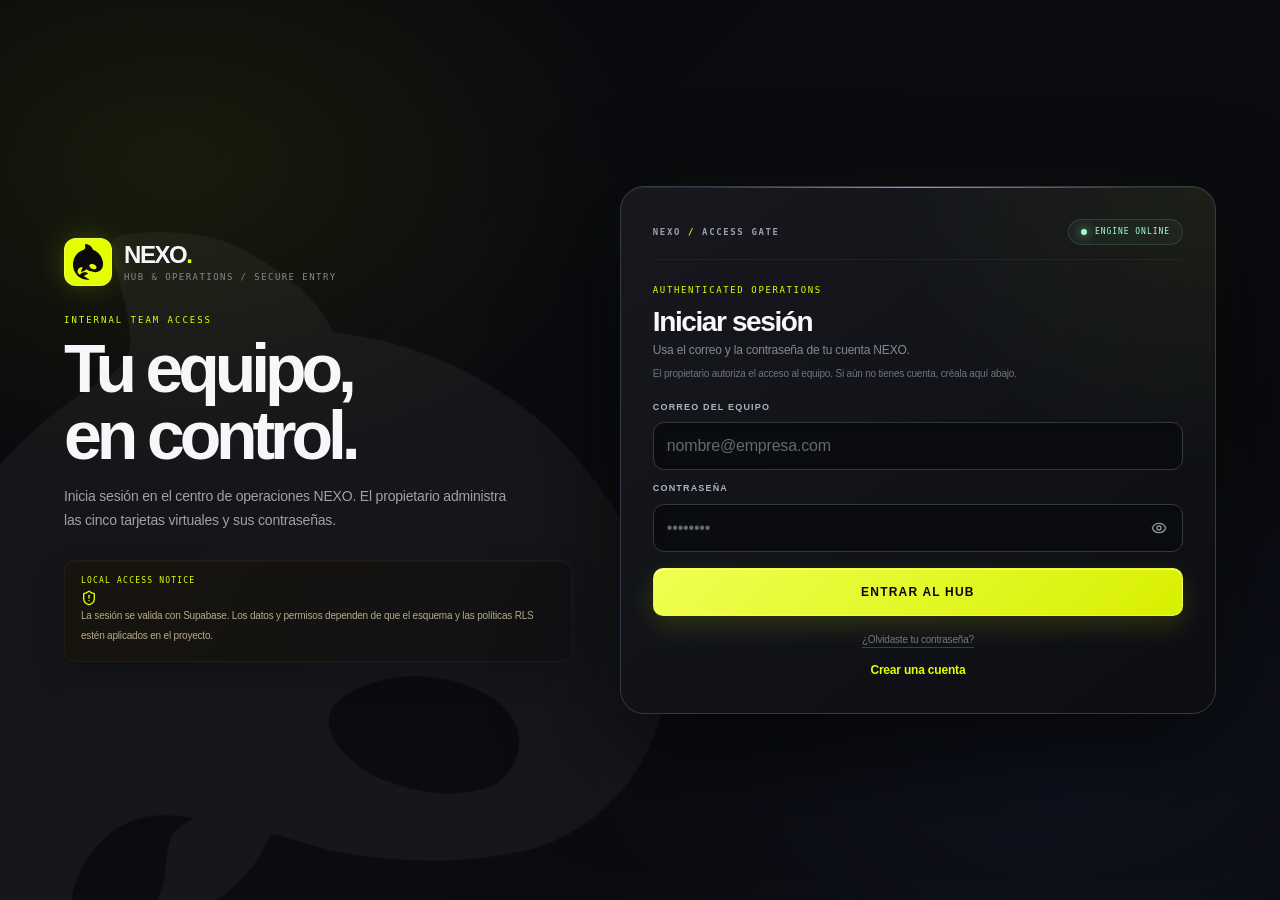
==== index.html @ 3f5d7d8d "Enable automatic member enrollment" ====
<!doctype html>
<html lang="es">
  <head>
    <meta charset="utf-8" />
    <meta
      name="viewport"
      content="width=device-width,initial-scale=1,viewport-fit=cover"
    />
    <meta name="theme-color" content="#0a0a0c" />
    <meta name="referrer" content="no-referrer" />
    <meta name="color-scheme" content="dark" />
    <meta
      http-equiv="Content-Security-Policy"
      content="default-src 'self'; base-uri 'self'; object-src 'none'; form-action 'self'; script-src 'self'; style-src 'self' 'unsafe-inline' https://fonts.googleapis.com; font-src 'self' https://fonts.gstatic.com; img-src 'self' data: blob: https://gpzqlcehqrokapezasff.supabase.co; connect-src 'self' https://gpzqlcehqrokapezasff.supabase.co wss://gpzqlcehqrokapezasff.supabase.co https:; frame-src https://nexo-oficial.pages.dev"
    />
    <title>NEXO Hub &amp; Operations</title>
    <link rel="icon" type="image/svg+xml" href="./orca-icon.svg" />
    <script src="./frame-guard.js"></script>
    <link rel="stylesheet" href="./tailwind.css" />
    <link rel="preconnect" href="https://fonts.googleapis.com" />
    <link rel="preconnect" href="https://fonts.gstatic.com" crossorigin />
    <link
      href="https://fonts.googleapis.com/css2?family=Inter:wght@400;500;600;700&family=JetBrains+Mono:wght@400;500;600&family=Space+Grotesk:wght@400;500;600;700&display=swap"
      rel="stylesheet"
    />
    <script src="./lucide.min.js"></script>
    <script src="./supabase.min.js"></script>
    <script src="./qrcode.min.js"></script>
    <link rel="stylesheet" href="./style.css" />
  </head>
  <body>
    <div id="boot-loader" class="boot-loader" role="status" aria-live="polite">
      <div class="boot-loader-card">
        <span class="boot-loader-orbit"></span>
        <img src="./orca-icon.svg" alt="" class="boot-loader-icon" />
        <span class="boot-loader-brand">NEXO</span>
        <span class="boot-loader-label">INICIANDO SISTEMA</span>
      </div>
    </div>
    <section
      id="auth-screen"
      class="fixed inset-0 z-[80] flex min-h-screen items-center justify-center overflow-y-auto bg-[#090a0c] px-4 py-8"
    >
      <div
        class="auth-layout relative z-10 grid w-full max-w-6xl gap-7 lg:grid-cols-[.92fr,1.08fr] lg:gap-12"
      >
        <div class="flex flex-col justify-center">
          <div class="mb-7 flex items-center gap-3">
            <div
              class="flex h-12 w-12 items-center justify-center rounded-xl bg-[#e5ff00]"
            >
              <img id="auth-logo" class="h-9 w-9 object-contain" alt="ORCA" />
            </div>
            <div>
              <div class="text-2xl font-bold tracking-[-.06em]">
                NEXO<span class="text-[#e5ff00]">.</span>
              </div>
              <div class="mono text-[9px] tracking-[.16em] text-[#858792]">
                HUB & OPERATIONS / SECURE ENTRY
              </div>
            </div>
          </div>
          <div class="mono mb-2 text-[9px] tracking-[.22em] text-[#e5ff00]">
            INTERNAL TEAM ACCESS
          </div>
          <h1 class="text-4xl font-semibold tracking-[-.06em]">
            Tu equipo,<br />en control.
          </h1>
          <p class="mt-4 max-w-md text-sm leading-6 text-[#a0a0ab]">
            Inicia sesión en el centro de operaciones NEXO. El propietario
            administra las cinco tarjetas virtuales y sus contraseñas.
          </p>
          <div
            class="mt-7 flex items-start gap-3 rounded-xl border border-[#4a3e20] bg-[#17130c] p-4"
          >
            <i
              data-lucide="shield-alert"
              class="mt-0.5 h-4 w-4 shrink-0 text-[#e5ff00]"
            ></i>
            <p class="text-[10px] leading-5 text-[#b5aa88]">
              La sesión se valida con Supabase. Los datos y permisos dependen de
              que el esquema y las políticas RLS estén aplicados en el proyecto.
            </p>
          </div>
        </div>
        <div
          class="auth-card relative overflow-hidden rounded-[24px] p-5 shadow-2xl sm:p-8"
        >
          <div class="auth-card-top mb-6 flex items-center justify-between">
            <span
              class="mono text-[9px] font-semibold tracking-[.18em] text-[#a0a0ab]"
              >NEXO <span class="text-[#e5ff00]">/</span> ACCESS GATE</span
            ><span
              class="auth-online mono flex items-center gap-2 rounded-full px-3 py-1.5 text-[8px] tracking-[.12em]"
              ><i
                class="auth-online-dot h-1.5 w-1.5 rounded-full bg-[#a3ffcf]"
              ></i
              >ENGINE ONLINE</span
            >
          </div>
          <div id="owner-setup" class="hidden">
            <div class="mono mb-2 text-[9px] tracking-[.16em] text-[#e5ff00]">
              FIRST RUN / OWNER SETUP
            </div>
            <h2 class="text-xl font-semibold">Crea tu acceso propietario</h2>
            <p class="mt-1 text-xs text-[#858792]">
              Define tu contraseña privada. Después podrás configurar las
              tarjetas del equipo.
            </p>
            <div class="mt-5 space-y-3">
              <label class="block"
                ><span class="label">Tu nombre</span
                ><input
                  id="setup-owner-name"
                  class="field"
                  placeholder="Propietario NEXO"
                  maxlength="40" /></label
              ><label class="block"
                ><span class="label">Contraseña maestra</span>
                <div class="relative">
                  <input
                    id="setup-owner-pass"
                    class="field pr-11"
                    type="password"
                    minlength="12"
                    autocomplete="new-password"
                    placeholder="Mínimo 12 caracteres"
                  /><button
                    type="button"
                    class="password-toggle"
                    data-password-toggle
                    data-password-target="setup-owner-pass"
                    aria-label="Mostrar contraseña"
                  >
                    <i data-lucide="eye" class="h-4 w-4"></i>
                  </button></div></label
              ><label class="block"
                ><span class="label">Confirmar contraseña</span>
                <div class="relative">
                  <input
                    id="setup-owner-confirm"
                    class="field pr-11"
                    type="password"
                    minlength="12"
                    autocomplete="new-password"
                    placeholder="Repite contraseña"
                  /><button
                    type="button"
                    class="password-toggle"
                    data-password-toggle
                    data-password-target="setup-owner-confirm"
                    aria-label="Mostrar contraseña"
                  >
                    <i data-lucide="eye" class="h-4 w-4"></i>
                  </button></div></label
              ><button
                id="setup-owner-btn"
                class="volt mt-2 w-full rounded-lg px-4 py-3 text-xs tracking-wide"
              >
                CREAR ACCESO PROPIETARIO
              </button>
            </div>
          </div>
          <div id="login-panel" class="hidden">
            <div class="mono mb-2 text-[9px] tracking-[.18em] text-[#e5ff00]">
              AUTHENTICATED OPERATIONS
            </div>
            <h2 class="text-2xl font-semibold tracking-[-.05em] sm:text-[28px]">
              Iniciar sesión
            </h2>
            <p class="mt-1 text-xs text-[#858792]">
              Usa el correo y la contraseña de tu cuenta NEXO.
            </p>
            <p class="mt-2 text-[10px] text-[#71737e]">
              El propietario autoriza el acceso al equipo. Si aún no tienes
              cuenta, créala aquí abajo.
            </p>
            <label class="mt-5 block">
              <span class="label">Correo del equipo</span>
              <input
                id="login-email"
                class="field"
                type="email"
                autocomplete="username"
                placeholder="nombre@empresa.com"
                required
              />
            </label>
            <div
              id="access-cards"
              class="hidden mt-5 grid-cols-2 gap-2 sm:grid-cols-3"
            ></div>
            <div
              id="selected-profile"
              class="hidden team-selected mt-3 items-center gap-3 rounded-xl p-3"
            >
              <span class="team-avatar team-avatar-lg"
                ><img id="selected-profile-avatar" class="hidden" alt="" /><span
                  id="selected-profile-initials"
                  >NX</span
                ></span
              >
              <div class="min-w-0 flex-1">
                <div class="mono text-[8px] tracking-[.14em] text-[#a0a0ab]">
                  PERFIL SELECCIONADO
                </div>
                <div
                  id="selected-profile-name"
                  class="mt-1 truncate text-sm font-bold text-[#e5ff00]"
                >
                  Propietario
                </div>
                <div class="mt-1 flex flex-wrap items-center gap-2">
                  <span id="selected-profile-role" class="team-status-chip"
                    >OWNER</span
                  ><span
                    id="selected-profile-last"
                    class="mono text-[8px] text-[#858792]"
                    >LISTO PARA ACCEDER</span
                  >
                </div>
              </div>
              <span class="mono text-[8px] text-[#e5ff00]">NEXO</span>
            </div>
            <label class="mt-3 block"
              ><span class="label">Contraseña</span>
              <div class="relative">
                <input
                  id="login-password"
                  class="field pr-11"
                  type="password"
                  autocomplete="current-password"
                  placeholder="••••••••"
                /><button
                  type="button"
                  class="password-toggle"
                  data-password-toggle
                  data-password-target="login-password"
                  aria-label="Mostrar contraseña"
                >
                  <i data-lucide="eye" class="h-4 w-4"></i>
                </button></div
            ></label>
            <div
              id="login-error"
              class="mt-2 hidden text-xs text-[#ff9f9f]"
            ></div>
            <button
              id="login-btn"
              class="volt mt-4 w-full rounded-lg px-4 py-3 text-xs tracking-wide"
            >
              ENTRAR AL HUB</button
            ><button
              id="forgot-owner"
              class="mt-4 w-full text-center text-[10px] text-[#747680] underline decoration-[#3d3e46] underline-offset-4"
            >
              ¿Olvidaste tu contraseña?
            </button>
            <button
              id="show-register"
              class="mt-3 w-full text-center text-xs font-semibold text-[#e5ff00]"
            >
              Crear una cuenta
            </button>
          </div>
          <div id="register-panel" class="hidden">
            <div class="mono mb-2 text-[9px] tracking-[.18em] text-[#e5ff00]">
              NUEVO INTEGRANTE / REGISTRO
            </div>
            <h2 class="text-2xl font-semibold tracking-[-.05em] sm:text-[28px]">
              Crear una cuenta
            </h2>
            <p class="mt-2 text-xs leading-5 text-[#858792]">
              Crea tu cuenta y entra automáticamente como integrante. Confirma tu correo si te lo solicitan. Límite del equipo: 6 cuentas en total.
            </p>
            <label class="mt-5 block">
              <span class="label">Nombre</span>
              <input id="register-name" class="field" autocomplete="name" maxlength="80" placeholder="Tu nombre" required />
            </label>
            <label class="mt-3 block">
              <span class="label">Correo</span>
              <input id="register-email" class="field" type="email" autocomplete="email" maxlength="254" placeholder="nombre@empresa.com" required />
            </label>
            <label class="mt-3 block">
              <span class="label">Contraseña (mínimo 12 caracteres)</span>
              <input id="register-password" class="field" type="password" autocomplete="new-password" minlength="12" required />
            </label>
            <label class="mt-3 block">
              <span class="label">Confirmar contraseña</span>
              <input id="register-confirm" class="field" type="password" autocomplete="new-password" minlength="12" required />
            </label>
            <div id="register-message" class="mt-3 hidden text-xs leading-5"></div>
            <button id="register-btn" class="volt mt-4 w-full rounded-lg px-4 py-3 text-xs tracking-wide">
              CREAR CUENTA
            </button>
            <button id="back-to-login" class="ghost mt-3 w-full rounded-lg px-4 py-3 text-xs">
              VOLVER AL INICIO DE SESIÓN
            </button>
          </div>
          <div id="recovery-panel" class="hidden">
            <div class="mono mb-2 text-[9px] tracking-[.16em] text-[#a0a0ab]">
              AYUDA DE ACCESO / OWNER
            </div>
            <h2 class="text-xl font-semibold">¿Olvidaste tu contraseña?</h2>
            <p class="mt-3 text-xs leading-5 text-[#b8bac2]">
              Te enviaremos un enlace seguro para restablecerla.
            </p>
            <label class="mt-4 block">
              <span class="label">Correo del equipo</span>
              <input
                id="recovery-email"
                class="field"
                type="email"
                autocomplete="email"
                placeholder="nombre@empresa.com"
                required
              />
            </label>
            <div
              id="recovery-error"
              class="mt-2 hidden text-xs text-[#ff9f9f]"
            ></div>
            <button
              id="send-recovery"
              class="volt mt-4 w-full rounded-lg px-4 py-3 text-xs"
            >
              ENVIAR ENLACE DE RECUPERACIÓN
            </button>
            <div class="mt-5">
              <button
                id="cancel-recovery"
                class="ghost w-full rounded-lg px-4 py-3 text-xs"
              >
                VOLVER AL LOGIN
              </button>
            </div>
          </div>
          <div id="password-reset-panel" class="hidden">
            <div class="mono mb-2 text-[9px] tracking-[.16em] text-[#e5ff00]">
              RECUPERACIÓN SEGURA
            </div>
            <h2 class="text-xl font-semibold">Crea una contraseña nueva</h2>
            <label class="mt-4 block"
              ><span class="label">Nueva contraseña</span
              ><input
                id="new-password"
                class="field"
                type="password"
                autocomplete="new-password"
                minlength="12"
                placeholder="Mínimo 12 caracteres"
            /></label>
            <label class="mt-3 block"
              ><span class="label">Confirma la contraseña</span
              ><input
                id="new-password-confirm"
                class="field"
                type="password"
                autocomplete="new-password"
                minlength="12"
                placeholder="Repite la contraseña"
            /></label>
            <div
              id="password-reset-error"
              class="mt-2 hidden text-xs text-[#ff9f9f]"
            ></div>
            <button
              id="save-new-password"
              class="volt mt-4 w-full rounded-lg px-4 py-3 text-xs"
            >
              GUARDAR CONTRASEÑA
            </button>
          </div>
        </div>
      </div>
    </section>
    <div id="app-shell" class="min-h-screen pb-28 md:pb-20 hidden">
      <header
        class="sticky top-0 z-30 border-b border-[#22242d] bg-[#0a0a0c]/95 backdrop-blur-xl"
      >
        <div
          class="mx-auto flex max-w-6xl items-center justify-between gap-3 px-5 py-3.5"
        >
          <div class="flex items-center gap-3">
            <div
              class="flex h-10 w-10 items-center justify-center rounded-lg bg-[#e5ff00]"
            >
              <img id="brand-logo" alt="ORCA" class="h-8 w-8 object-contain" />
            </div>
            <div>
              <div class="text-lg font-bold tracking-[-.06em]">
                NEXO<span class="text-[#e5ff00]">.</span>
              </div>
              <div class="mono text-[9px] tracking-[.1em] text-[#858792]">
                HUB & OPERATIONS <span class="text-[#e5ff00]">v1.0</span>
              </div>
            </div>
          </div>
          <div class="flex items-center gap-2">
            <button
              id="open-profile"
              type="button"
              class="ghost flex items-center gap-2 rounded-xl px-2 py-1.5"
              title="Abrir mi perfil"
            >
              <span class="team-avatar team-avatar-sm"
                ><img id="session-avatar" class="hidden" alt="" /><span
                  id="session-initials"
                  >NX</span
                ></span
              ><span class="profile-user-meta flex min-w-0 flex-col items-start"
                ><span
                  id="session-name"
                  class="max-w-24 truncate text-[10px] font-semibold text-white sm:max-w-36"
                ></span
                ><span
                  class="profile-open-label mono text-[7px] tracking-[.13em] text-[#8c8f99]"
                  >MI PERFIL</span
                ></span
              ><i
                data-lucide="chevron-down"
                class="h-3 w-3 text-[#858792]"
              ></i></button
            ><button
              id="access-admin-btn"
              class="ghost hidden items-center gap-1.5 rounded-lg px-3 py-2 text-[11px]"
            >
              <i data-lucide="key-round" class="h-3.5 w-3.5"></i>Accesos</button
            ><button
              id="lock-session-btn"
              class="ghost flex items-center gap-1.5 rounded-lg px-2.5 py-2 text-[11px]"
              title="Bloquear sesión ahora"
              aria-label="Bloquear sesión ahora"
            >
              <i data-lucide="lock-keyhole" class="h-4 w-4"></i
              ><span class="hidden lg:inline">Bloquear</span></button
            ><button
              id="logout-btn"
              class="ghost flex items-center gap-1.5 rounded-lg px-3 py-2 text-[11px]"
              title="Cerrar sesión"
            >
              <i data-lucide="log-out" class="h-3.5 w-3.5"></i
              ><span class="hidden sm:inline">Salir</span></button
            ><span
              class="hidden rounded-full border border-[#29382f] bg-[#101713] px-2.5 py-1.5 mono text-[9px] text-[#a3ffcf] sm:inline-flex"
              >● ENGINE ONLINE</span
            ><button
              id="help-btn"
              class="ghost rounded-lg p-2"
              title="Acerca de"
            >
              <i data-lucide="circle-help" class="h-4 w-4"></i>
            </button>
          </div>
        </div>
      </header>
      <nav class="bottom-nav">
        <div class="bottom-nav-inner mx-auto flex max-w-6xl justify-around">
          <button
            class="nav-btn active flex flex-col items-center gap-1 px-4 py-1.5"
            data-tab="taller"
          >
            <i data-lucide="wrench" class="h-5 w-5"></i
            ><span class="text-[10px] font-medium tracking-wide"
              >TALLER</span
            ></button
          ><button
            class="nav-btn flex flex-col items-center gap-1 px-4 py-1.5"
            data-tab="ventas"
          >
            <i data-lucide="briefcase-business" class="h-5 w-5"></i
            ><span class="text-[10px] font-medium tracking-wide"
              >VENTAS</span
            ></button
          ><button
            class="nav-btn flex flex-col items-center gap-1 px-4 py-1.5"
            data-tab="links"
          >
            <i data-lucide="qr-code" class="h-5 w-5"></i
            ><span class="text-[10px] font-medium tracking-wide"
              >QR & LINKS</span
            ></button
          ><button
            class="nav-btn flex flex-col items-center gap-1 px-4 py-1.5"
            data-tab="metricas"
          >
            <i data-lucide="chart-no-axes-combined" class="h-5 w-5"></i
            ><span class="text-[10px] font-medium tracking-wide"
              >MÉTRICAS</span
            ></button
          ><button
            class="nav-btn flex flex-col items-center gap-1 px-4 py-1.5"
            data-tab="tareas"
          >
            <i data-lucide="list-checks" class="h-5 w-5"></i
            ><span class="text-[10px] font-medium tracking-wide"
              >TAREAS</span
            ></button
          ><button
            class="nav-btn flex flex-col items-center gap-1 px-4 py-1.5"
            data-tab="reportes"
          >
            <i data-lucide="chart-no-axes-column-increasing" class="h-5 w-5"></i
            ><span class="text-[10px] font-medium tracking-wide"
              >REPORTES</span
            ></button
          ><button
            class="nav-btn flex flex-col items-center gap-1 px-4 py-1.5"
            data-tab="webadmin"
          >
            <i data-lucide="layout-dashboard" class="h-5 w-5"></i
            ><span class="text-[10px] font-medium tracking-wide"
              >ADMIN WEB</span
            >
          </button>
        </div>
      </nav>
      <main class="content mx-auto max-w-6xl px-5 pt-7">
        <div class="mb-7">
          <div class="mono mb-2 text-[9px] tracking-[.22em] text-[#e5ff00]">
            NEXO INTERNAL SYSTEMS / OPERATIONS
          </div>
          <h1
            id="page-heading"
            class="text-3xl font-semibold tracking-[-.05em]"
          >
            Taller <span class="text-[#747680]">/</span> Producción
          </h1>
          <p id="page-description" class="mt-1.5 text-sm text-[#999ba5]">
            Herramientas rápidas para preparar, grabar y comprobar cada placa.
          </p>
        </div>

        <section id="tab-taller" class="tab-pane active">
          <div class="grid gap-4 lg:grid-cols-2">
            <article class="panel rounded-2xl p-5 sm:p-6">
              <div class="mb-5 flex items-start justify-between">
                <div class="flex gap-3">
                  <div class="rounded-lg bg-[#e5ff00]/10 p-2.5 text-[#e5ff00]">
                    <i data-lucide="scale" class="h-5 w-5"></i>
                  </div>
                  <div>
                    <h2 class="font-semibold">Calculadora de resina</h2>
                    <p class="mt-1 text-xs text-[#858792]">
                      Calcula la mezcla por peso en gramos.
                    </p>
                  </div>
                </div>
                <span class="mono text-[9px] text-[#777984]">MIX / 01</span>
              </div>
              <div class="grid grid-cols-2 gap-3">
                <label
                  ><span class="label">Relación de mezcla</span
                  ><select id="resin-ratio" class="field">
                    <option value="2">2 : 1 (A : B)</option>
                    <option value="1">1 : 1 (A : B)</option>
                  </select></label
                ><label
                  ><span class="label">Cantidad total (g)</span
                  ><input
                    id="resin-total"
                    class="field"
                    type="number"
                    min="0"
                    step="0.1"
                    placeholder="Ej. 90"
                /></label>
              </div>
              <div class="mt-4 grid grid-cols-2 gap-3">
                <div
                  class="rounded-xl border border-[#2a2c32] bg-[#0c0d10] p-4"
                >
                  <span class="label">Parte A · Resina</span>
                  <div class="flex items-baseline gap-1">
                    <span id="resin-a" class="text-2xl font-semibold">0.0</span
                    ><span class="mono text-xs text-[#81838d]">g</span>
                  </div>
                </div>
                <div
                  class="rounded-xl border border-[#2a2c32] bg-[#0c0d10] p-4"
                >
                  <span class="label">Parte B · Catalizador</span>
                  <div class="flex items-baseline gap-1">
                    <span
                      id="resin-b"
                      class="text-2xl font-semibold text-[#e5ff00]"
                      >0.0</span
                    ><span class="mono text-xs text-[#81838d]">g</span>
                  </div>
                </div>
              </div>
              <div class="my-4 h-px bg-[#25262e]"></div>
              <p class="label">O calcula por dimensiones aproximadas</p>
              <div class="grid grid-cols-3 gap-2">
                <label
                  ><span class="label">Largo cm</span
                  ><input
                    id="dim-l"
                    class="field"
                    type="number"
                    min="0"
                    step=".1"
                    placeholder="10" /></label
                ><label
                  ><span class="label">Ancho cm</span
                  ><input
                    id="dim-w"
                    class="field"
                    type="number"
                    min="0"
                    step=".1"
                    placeholder="6" /></label
                ><label
                  ><span class="label">Grosor mm</span
                  ><input
                    id="dim-t"
                    class="field"
                    type="number"
                    min="0"
                    step=".1"
                    placeholder="3"
                /></label>
              </div>
              <div class="mt-3 flex items-center justify-between text-xs">
                <span class="text-[#81838d]">Volumen calculado (aprox.)</span
                ><span id="dim-result" class="mono text-[#a3ffcf]">— cm³</span>
              </div>
              <p class="mt-3 text-[10px] leading-4 text-[#656772]">
                La densidad varía por producto. Considera merma y sigue siempre
                la ficha técnica del fabricante; esta herramienta no sustituye
                sus instrucciones.
              </p>
            </article>
            <article class="panel rounded-2xl p-5 sm:p-6">
              <div class="mb-5 flex items-start justify-between">
                <div class="flex gap-3">
                  <div class="rounded-lg bg-[#8ab4ff]/10 p-2.5 text-[#8ab4ff]">
                    <i data-lucide="radio" class="h-5 w-5"></i>
                  </div>
                  <div>
                    <h2 class="font-semibold">Helper NDEF / NFC</h2>
                    <p class="mt-1 text-xs text-[#858792]">
                      Prepara el registro URL para NFC Tools.
                    </p>
                  </div>
                </div>
                <span class="mono text-[9px] text-[#777984]">NDEF / 02</span>
              </div>
              <label
                ><span class="label">Plantilla de destino</span
                ><select id="ndef-kind" class="field">
                  <option value="custom">URL personalizada</option>
                  <option value="review">Reseña Google Maps</option>
                  <option value="whatsapp">WhatsApp</option>
                  <option value="menu">Menú digital</option>
                  <option value="instagram">Instagram</option>
                </select></label
              >
              <div class="mt-3">
                <label
                  ><span class="label">URL final (payload NDEF)</span
                  ><input
                    id="ndef-url"
                    class="field"
                    type="url"
                    placeholder="https://..."
                    value=""
                /></label>
              </div>
              <div
                class="mt-4 rounded-xl border border-[#2b3f35] bg-[#0c1511] p-4"
              >
                <div class="flex items-center justify-between">
                  <span class="label mb-0 text-[#a3ffcf]"
                    >STRING / URI RECORD</span
                  ><span class="mono text-[9px] text-[#7c9a88]">TYPE: U</span>
                </div>
                <code
                  id="ndef-payload"
                  class="mono mono-box mt-3 block min-h-8 text-xs text-[#c5ffda]"
                  >Ingresa una URL válida para generar el payload.</code
                >
              </div>
              <button
                id="copy-ndef"
                class="volt mt-4 flex w-full items-center justify-center gap-2 rounded-lg px-4 py-3 text-xs"
              >
                <i data-lucide="copy" class="h-4 w-4"></i>COPIAR PAYLOAD
              </button>
              <p class="mt-3 text-[10px] leading-4 text-[#747680]">
                En NFC Tools: Escribir → Añadir un registro → URL/URI → pega el
                enlace y acerca el teléfono a la etiqueta para grabarla. Usa una
                URL corta de NEXO si quieres cambiar su destino a distancia.
              </p>
            </article>
            <article class="panel rounded-2xl p-5 sm:p-6 lg:col-span-2">
              <div class="mb-4 flex items-start justify-between">
                <div class="flex gap-3">
                  <div class="rounded-lg bg-[#a3ffcf]/10 p-2.5 text-[#a3ffcf]">
                    <i data-lucide="activity" class="h-5 w-5"></i>
                  </div>
                  <div>
                    <h2 class="font-semibold">Validador de redirección</h2>
                    <p class="mt-1 text-xs text-[#858792]">
                      Comprueba que el enlace responde antes de empaquetar la
                      placa.
                    </p>
                  </div>
                </div>
                <span class="mono text-[9px] text-[#777984]">QA / 03</span>
              </div>
              <div class="flex flex-col gap-2 sm:flex-row">
                <input
                  id="validate-url"
                  class="field flex-1"
                  type="url"
                  placeholder="https://nexo.link/cliente"
                /><button
                  id="validate-btn"
                  class="volt flex items-center justify-center gap-2 rounded-lg px-5 py-3 text-xs"
                >
                  <i data-lucide="scan-search" class="h-4 w-4"></i>PROBAR ENLACE
                </button>
              </div>
              <div
                id="validate-result"
                class="mt-3 hidden rounded-lg border border-[#30323a] bg-[#0c0d10] p-3 text-xs"
              ></div>
              <p class="mt-2 text-[10px] text-[#686a74]">
                La comprobación desde el navegador depende de CORS del servidor
                de destino. Si el navegador bloquea la respuesta, abre el enlace
                para validarlo manualmente.
              </p>
            </article>
          </div>
        </section>

        <section id="tab-ventas" class="tab-pane">
          <div class="grid gap-4 lg:grid-cols-[1.02fr,.98fr]">
            <article class="panel rounded-2xl p-5 sm:p-6">
              <div class="mb-5 flex gap-3">
                <div class="rounded-lg bg-[#e5ff00]/10 p-2.5 text-[#e5ff00]">
                  <i data-lucide="receipt-text" class="h-5 w-5"></i>
                </div>
                <div>
                  <h2 class="font-semibold">Cotización express</h2>
                  <p class="mt-1 text-xs text-[#858792]">
                    Prepara una remisión y compártela con el cliente.
                  </p>
                </div>
              </div>
              <div class="quote-grid grid grid-cols-2 gap-3">
                <label
                  ><span class="label">Nombre del cliente</span
                  ><input
                    id="client-name"
                    class="field"
                    placeholder="Nombre / negocio" /></label
                ><label
                  ><span class="label">Teléfono</span
                  ><input
                    id="client-phone"
                    class="field"
                    type="tel"
                    placeholder="10 dígitos" /></label
                ><label
                  ><span class="label">Placas NFC / QR</span
                  ><input
                    id="quote-qty"
                    class="field"
                    type="number"
                    min="1"
                    value="1" /></label
                ><label
                  ><span class="label">Precio por placa (MXN)</span
                  ><input
                    id="unit-price"
                    class="field"
                    type="number"
                    min="0"
                    step=".01"
                    value="499" /></label
                ><label
                  class="flex items-center gap-3 rounded-lg border border-[#292a32] bg-[#0c0d10] p-3"
                  ><input
                    id="setup-service"
                    type="checkbox"
                    class="h-4 w-4 accent-[#e5ff00]"
                  /><span class="text-xs"
                    >Configuración inicial
                    <span class="block text-[10px] text-[#777984]"
                      >+ $199 MXN</span
                    ></span
                  ></label
                ><label
                  ><span class="label">Descuento (%)</span
                  ><input
                    id="discount"
                    class="field"
                    type="number"
                    min="0"
                    max="100"
                    value="0"
                /></label>
              </div>
              <button
                id="make-quote"
                class="volt mt-4 flex w-full items-center justify-center gap-2 rounded-lg px-4 py-3 text-xs"
              >
                <i data-lucide="file-check-2" class="h-4 w-4"></i>GENERAR
                COTIZACIÓN
              </button>
            </article>
            <article
              id="quote-card"
              class="panel quote-paper rounded-2xl p-5 sm:p-6"
            >
              <div class="mb-4 flex items-center justify-between">
                <div class="flex items-center gap-2">
                  <img id="quote-logo" class="h-8 w-8 object-contain" /><span
                    class="font-bold tracking-[-.05em]"
                    >NEXO<span class="text-[#e5ff00]">.</span></span
                  >
                </div>
                <span
                  id="quote-status"
                  class="mono rounded border border-[#33343d] px-2 py-1 text-[9px] text-[#858792]"
                  >BORRADOR</span
                >
              </div>
              <div class="border-y border-[#2a2b33] py-4">
                <div class="mono text-[9px] tracking-[.16em] text-[#858792]">
                  COTIZACIÓN / REMISIÓN
                </div>
                <div
                  id="quote-client-display"
                  class="mt-2 text-lg font-semibold"
                >
                  Cliente por confirmar
                </div>
                <div
                  id="quote-date"
                  class="mono mt-1 text-[10px] text-[#777984]"
                ></div>
              </div>
              <div class="py-4">
                <div class="flex justify-between text-xs">
                  <span id="quote-line">1 × Placa NFC + QR</span
                  ><span id="quote-subtotal">$499.00</span>
                </div>
                <div
                  id="quote-setup-line"
                  class="mt-2 hidden flex justify-between text-xs"
                >
                  <span>Configuración inicial</span><span>$199.00</span>
                </div>
                <div
                  id="quote-discount-line"
                  class="mt-2 hidden flex justify-between text-xs text-[#a3ffcf]"
                >
                  <span>Descuento</span
                  ><span id="quote-discount-display"></span>
                </div>
                <div
                  class="mt-4 flex justify-between border-t border-[#2a2b33] pt-3"
                >
                  <span class="text-sm font-semibold">Total</span
                  ><span
                    id="quote-total"
                    class="mono text-lg font-semibold text-[#e5ff00]"
                    >$499.00 MXN</span
                  >
                </div>
              </div>
              <div class="no-print flex gap-2">
                <button
                  id="copy-quote"
                  class="volt flex flex-1 items-center justify-center gap-2 rounded-lg px-3 py-3 text-[11px]"
                >
                  <i data-lucide="message-circle" class="h-4 w-4"></i>COPIAR
                  RESUMEN PARA WHATSAPP</button
                ><button
                  id="print-quote"
                  class="ghost rounded-lg px-3 py-3"
                  title="Imprimir"
                >
                  <i data-lucide="printer" class="h-4 w-4"></i>
                </button>
              </div>
              <p class="print-only mt-5 text-xs text-gray-500">
                Gracias por elegir NEXO. Cotización válida por 15 días.
              </p>
            </article>
          </div>
          <div class="mt-4 grid gap-4 lg:grid-cols-2">
            <article class="panel rounded-2xl p-5 sm:p-6">
              <div class="mb-4 flex gap-3">
                <div class="rounded-lg bg-[#8ab4ff]/10 p-2.5 text-[#8ab4ff]">
                  <i data-lucide="trending-up" class="h-5 w-5"></i>
                </div>
                <div>
                  <h2 class="font-semibold">Calculadora ROI de reseñas</h2>
                  <p class="mt-1 text-xs text-[#858792]">
                    Una estimación para conversar con el negocio, no una
                    garantía.
                  </p>
                </div>
              </div>
              <label
                ><span class="label">Reseñas actuales por mes</span
                ><input
                  id="roi-current"
                  class="field"
                  type="number"
                  min="0"
                  value="10"
              /></label>
              <div class="mt-4">
                <div class="mb-2 flex justify-between">
                  <span class="label mb-0">Incremento estimado</span
                  ><span id="roi-rate-label" class="mono text-xs text-[#e5ff00]"
                    >+200%</span
                  >
                </div>
                <input
                  id="roi-rate"
                  class="w-full accent-[#e5ff00]"
                  type="range"
                  min="50"
                  max="400"
                  step="50"
                  value="200"
                />
              </div>
              <div class="mt-4 grid grid-cols-2 gap-3">
                <div
                  class="rounded-xl border border-[#292a32] bg-[#0c0d10] p-4"
                >
                  <span class="label">Hoy / mes</span>
                  <div id="roi-before" class="text-2xl font-semibold">10</div>
                </div>
                <div
                  class="rounded-xl border border-[#293e35] bg-[#0c1511] p-4"
                >
                  <span class="label">Escenario estimado</span>
                  <div
                    id="roi-after"
                    class="text-2xl font-semibold text-[#a3ffcf]"
                  >
                    30
                  </div>
                </div>
              </div>
              <p class="mt-3 text-[10px] text-[#686a74]">
                Proyección ilustrativa basada en el porcentaje seleccionado. Los
                resultados reales dependen de tráfico, experiencia y solicitudes
                al cliente.
              </p>
            </article>
            <article class="panel rounded-2xl p-5 sm:p-6">
              <div class="mb-4 flex gap-3">
                <div class="rounded-lg bg-[#e5ff00]/10 p-2.5 text-[#e5ff00]">
                  <i data-lucide="messages-square" class="h-5 w-5"></i>
                </div>
                <div>
                  <h2 class="font-semibold">Guión comercial rápido</h2>
                  <p class="mt-1 text-xs text-[#858792]">
                    Respuestas breves para dudas comunes.
                  </p>
                </div>
              </div>
              <div class="space-y-2">
                <details
                  class="rounded-lg border border-[#292a32] bg-[#0c0d10] p-3"
                >
                  <summary
                    class="flex items-center justify-between text-xs font-medium"
                  >
                    ¿Y si el cliente no tiene NFC?<i
                      data-lucide="chevron-down"
                      class="h-4 w-4 text-[#777984]"
                    ></i>
                  </summary>
                  <p
                    class="mt-3 border-t border-[#26272f] pt-3 text-xs leading-5 text-[#a0a0ab]"
                  >
                    Puede escanear el código QR impreso en la misma placa. No
                    necesita activar NFC ni instalar una app.
                  </p>
                </details>
                <details
                  class="rounded-lg border border-[#292a32] bg-[#0c0d10] p-3"
                >
                  <summary
                    class="flex items-center justify-between text-xs font-medium"
                  >
                    ¿Cobran mensualidad?<i
                      data-lucide="chevron-down"
                      class="h-4 w-4 text-[#777984]"
                    ></i>
                  </summary>
                  <p
                    class="mt-3 border-t border-[#26272f] pt-3 text-xs leading-5 text-[#a0a0ab]"
                  >
                    La respuesta depende del plan y del servicio de enlaces
                    contratado. Confirma las condiciones comerciales vigentes
                    antes de cotizar.
                  </p>
                </details>
                <details
                  class="rounded-lg border border-[#292a32] bg-[#0c0d10] p-3"
                >
                  <summary
                    class="flex items-center justify-between text-xs font-medium"
                  >
                    ¿Qué pasa si cambio de lugar mi negocio?<i
                      data-lucide="chevron-down"
                      class="h-4 w-4 text-[#777984]"
                    ></i>
                  </summary>
                  <p
                    class="mt-3 border-t border-[#26272f] pt-3 text-xs leading-5 text-[#a0a0ab]"
                  >
                    Si usas el enlace dinámico NEXO, puedes actualizar la
                    dirección de destino desde el panel. La placa física
                    funciona en cualquier ubicación.
                  </p>
                </details>
                <details
                  class="rounded-lg border border-[#292a32] bg-[#0c0d10] p-3"
                >
                  <summary
                    class="flex items-center justify-between text-xs font-medium"
                  >
                    ¿Puedo cambiar el destino después?<i
                      data-lucide="chevron-down"
                      class="h-4 w-4 text-[#777984]"
                    ></i>
                  </summary>
                  <p
                    class="mt-3 border-t border-[#26272f] pt-3 text-xs leading-5 text-[#a0a0ab]"
                  >
                    Sí, siempre que el QR y la etiqueta NFC estén programados
                    con tu enlace corto de NEXO y el servicio de redirección
                    esté activo.
                  </p>
                </details>
              </div>
            </article>
          </div>
          <article class="panel mt-4 rounded-2xl p-5">
            <div class="flex gap-3">
              <i data-lucide="hard-drive" class="h-5 w-5 text-[#e5ff00]"></i>
              <div>
                <h2 class="text-sm font-semibold">Cotizaciones recientes</h2>
                <div
                  id="recent-quotes"
                  class="mt-3 space-y-2 text-xs text-[#a0a0ab]"
                ></div>
              </div>
            </div>
          </article>
        </section>

        <section id="tab-links" class="tab-pane">
          <div class="grid gap-4 lg:grid-cols-[1fr,.75fr]">
            <article class="panel rounded-2xl p-5 sm:p-6">
              <div class="mb-5 flex items-center justify-between">
                <div class="flex gap-3">
                  <div class="rounded-lg bg-[#e5ff00]/10 p-2.5 text-[#e5ff00]">
                    <i data-lucide="qr-code" class="h-5 w-5"></i>
                  </div>
                  <div>
                    <h2 class="font-semibold">QR & enlaces dinámicos</h2>
                    <p class="mt-1 text-xs text-[#858792]">
                      Crea un alias y apunta el QR a una URL corta.
                    </p>
                  </div>
                </div>
                <span class="mono text-[9px] text-[#777984]">LINK / 04</span>
              </div>
              <label
                ><span class="label">Cliente / negocio</span
                ><input
                  id="link-client"
                  class="field"
                  placeholder="Café Futura" /></label
              ><label class="mt-3 block"
                ><span class="label">Alias · nexo.link/</span
                ><input
                  id="link-slug"
                  class="field"
                  placeholder="cafe-futura"
                  maxlength="48" /></label
              ><label class="mt-3 block"
                ><span class="label">Destino</span
                ><input
                  id="link-destination"
                  class="field"
                  type="url"
                  placeholder="https://..."
                  required
              /></label>
              <div class="mt-3 grid grid-cols-2 gap-3">
                <label
                  ><span class="label">Categoría</span
                  ><select id="link-category" class="field">
                    <option>Reseñas</option>
                    <option>Menú</option>
                    <option>Contacto</option>
                    <option>Wi-Fi</option>
                    <option>Redes</option>
                    <option>Promoción</option>
                    <option>Otro</option>
                  </select></label
                ><label
                  ><span class="label">Marco del QR</span
                  ><select id="link-frame" class="field">
                    <option value="none">Sin marco</option>
                    <option value="label">Etiqueta NEXO</option>
                    <option value="scan">SCAN ME</option>
                  </select></label
                >
              </div>
              <div class="mt-3 grid grid-cols-2 gap-3">
                <label
                  ><span class="label">Módulos QR</span>
                  <div class="field flex items-center gap-2 p-2">
                    <input
                      id="link-qr-color"
                      type="color"
                      value="#0a0a0c"
                      class="h-7 w-8 border-0 bg-transparent"
                    /><span
                      id="link-qr-color-label"
                      class="mono text-[10px] text-[#a0a0ab]"
                      >#0A0A0C</span
                    >
                  </div></label
                ><label
                  ><span class="label">Fondo QR</span>
                  <div class="field flex items-center gap-2 p-2">
                    <input
                      id="link-bg-color"
                      type="color"
                      value="#ffffff"
                      class="h-7 w-8 border-0 bg-transparent"
                    /><span
                      id="link-bg-color-label"
                      class="mono text-[10px] text-[#a0a0ab]"
                      >#FFFFFF</span
                    >
                  </div></label
                >
              </div>
              <div class="mt-4 flex gap-2">
                <button
                  id="save-link"
                  class="volt flex flex-1 items-center justify-center gap-2 rounded-lg px-4 py-3 text-xs"
                >
                  <i data-lucide="save" class="h-4 w-4"></i>GUARDAR / ACTUALIZAR</button
                ><button
                  id="clear-link"
                  class="ghost rounded-lg px-4 py-3 text-xs"
                >
                  NUEVO
                </button>
              </div>
              <div
                class="mt-4 rounded-lg border border-[#30313a] bg-[#0c0d10] p-3"
              >
                <span class="label">URL que codifica el QR</span>
                <div
                  id="link-short"
                  class="mono break-all text-xs text-[#e5ff00]"
                >
                  https://nexo.link/tu-alias
                </div>
              </div>
              <div class="mt-3 flex flex-wrap gap-2">
                <button
                  id="download-qr"
                  class="ghost flex items-center gap-2 rounded-lg px-3 py-2 text-xs"
                >
                  <i data-lucide="download" class="h-4 w-4"></i>BAJAR PNG</button
                ><button
                  id="copy-short"
                  class="ghost flex items-center gap-2 rounded-lg px-3 py-2 text-xs"
                >
                  <i data-lucide="copy" class="h-4 w-4"></i>COPIAR ENLACE
                </button>
              </div>
              <p class="mt-3 text-[10px] leading-4 text-[#686a74]">
                El alias y el destino se guardan en Supabase. Para redirección
                dinámica real, configura nexo.link y conecta un servicio servidor.
                Mientras no exista, usa un dominio que controles: un QR estático
                no puede cambiar su destino por sí solo.
              </p>
            </article>
            <aside
              class="panel grid-bg flex flex-col items-center justify-center rounded-2xl p-6"
            >
              <div class="mb-4 flex w-full items-center justify-between">
                <span class="mono text-[9px] tracking-[.16em] text-[#8f919b]"
                  >QR PREVIEW / LIVE</span
                ><span
                  class="rounded-full border border-[#314237] px-2 py-1 mono text-[8px] text-[#a3ffcf]"
                  >READY</span
                >
              </div>
              <div id="qr-stage" class="relative rounded-xl bg-white p-3">
                <div id="link-qr"></div>
                <img
                  id="qr-center-logo"
                  class="absolute left-1/2 top-1/2 h-10 w-10 -translate-x-1/2 -translate-y-1/2 rounded-lg border-4 border-white bg-white object-contain"
                  alt="Logo NEXO"
                />
              </div>
              <div
                id="qr-frame-label"
                class="mt-2 hidden mono text-[9px] font-bold tracking-[.18em] text-[#e5ff00]"
              >
                NEXO · LINK ENGINE
              </div>
              <div
                id="qr-caption"
                class="mono mt-3 max-w-full truncate text-xs text-[#e5ff00]"
              >
                nexo.link/tu-alias
              </div>
              <div class="mono mt-1 text-[9px] text-[#71737d]">
                ERROR CORRECTION: H
              </div>
            </aside>
          </div>
        </section>

        <section id="tab-metricas" class="tab-pane">
          <div class="card-grid grid grid-cols-4 gap-3">
            <div class="panel metric rounded-xl p-4">
              <div class="label">Placas registradas</div>
              <div id="metric-plates" class="mt-1 text-3xl font-semibold">
                00
              </div>
              <div class="mono mt-1 text-[9px] text-[#777984]">
                LOCAL RECORDS
              </div>
            </div>
            <div class="panel metric rounded-xl p-4">
              <div class="label">Clics / escaneos*</div>
              <div
                id="metric-clicks"
                class="mt-1 text-3xl font-semibold text-[#a3ffcf]"
              >
                000
              </div>
              <div class="mono mt-1 text-[9px] text-[#777984]">
                DEMO / LOCAL
              </div>
            </div>
            <div class="panel metric rounded-xl p-4">
              <div class="label">Clientes activos</div>
              <div
                id="metric-clients"
                class="mt-1 text-3xl font-semibold text-[#e5ff00]"
              >
                00
              </div>
              <div class="mono mt-1 text-[9px] text-[#777984]">SAVED LINKS</div>
            </div>
            <div class="panel metric rounded-xl p-4">
              <div class="label">Cotizaciones</div>
              <div
                id="metric-quotes"
                class="mt-1 text-3xl font-semibold text-[#8ab4ff]"
              >
                00
              </div>
              <div class="mono mt-1 text-[9px] text-[#777984]">
                RECENT QUOTES
              </div>
            </div>
          </div>
          <article class="panel mt-4 overflow-hidden rounded-2xl">
            <div
              class="flex flex-wrap items-center justify-between gap-3 border-b border-[#25262e] p-5"
            >
              <div>
                <h2 class="font-semibold">Administración de enlaces</h2>
                <p class="mt-1 text-xs text-[#858792]">
                  Edita clientes, alias, destinos y la apariencia del QR desde
                  una sola vista.
                </p>
              </div>
              <div class="relative">
                <i
                  data-lucide="search"
                  class="absolute left-3 top-2.5 h-4 w-4 text-[#777984]"
                ></i
                ><input
                  id="metrics-search"
                  class="field w-56 py-2 pl-9 text-xs"
                  placeholder="Buscar cliente..."
                />
              </div>
            </div>
            <div id="link-list" class="divide-y divide-[#22232a]"></div>
            <div
              id="links-empty"
              class="hidden p-10 text-center text-xs text-[#858792]"
            >
              No hay enlaces todavía. Crea el primero en QR & Links.
            </div>
            <div
              class="border-t border-[#25262e] px-5 py-3 text-[10px] leading-4 text-[#777984]"
            >
              * Los escaneos son una estimación demostrativa guardada
              localmente; esta app no recibe eventos de escaneo. Analítica real
              requiere backend de redirección.
            </div>
          </article>
          <div class="mt-4 flex justify-end">
            <button
              id="export-data"
              class="ghost flex items-center gap-2 rounded-lg px-4 py-2.5 text-xs"
            >
              <i data-lucide="file-down" class="h-4 w-4"></i>EXPORTAR BACKUP
              JSON
            </button>
          </div>
        </section>
        <section id="tab-webadmin" class="tab-pane">
          <div class="panel overflow-hidden rounded-2xl">
            <div
              class="flex flex-wrap items-center justify-between gap-4 border-b border-[#25262e] p-4 sm:p-5"
            >
              <div class="flex items-start gap-3">
                <div class="rounded-lg bg-[#e5ff00]/10 p-2.5 text-[#e5ff00]">
                  <i data-lucide="shield-check" class="h-5 w-5"></i>
                </div>
                <div>
                  <div class="mono text-[9px] tracking-[.16em] text-[#e5ff00]">
                    NEXO OFICIAL / ADMINISTRACIÓN
                  </div>
                  <h2 class="mt-1 font-semibold">
                    Panel de administración del sitio
                  </h2>
                  <p class="mt-1 text-xs text-[#858792]">
                    Panel privado del sitio oficial NEXO. El acceso requiere el
                    token del servidor.
                  </p>
                </div>
              </div>
              <a
                href="https://nexo-oficial.pages.dev/admin"
                target="_blank"
                rel="noopener noreferrer"
                referrerpolicy="no-referrer"
                class="volt flex items-center gap-2 rounded-lg px-4 py-2.5 text-[11px]"
                ><i data-lucide="external-link" class="h-4 w-4"></i>ABRIR POR
                SEPARADO</a
              >
            </div>
            <div
              class="border-b border-[#25262e] bg-[#17130c] px-4 py-3 text-[10px] leading-5 text-[#b5aa88] sm:px-5"
            >
              <i
                data-lucide="lock-keyhole"
                class="mr-1 inline h-3.5 w-3.5 text-[#e5ff00]"
              ></i
              >El panel solicita un token de administración privado. Se conserva
              en la pestaña del panel; no lo guardes en este Hub ni lo
              compartas.
            </div>
            <div class="bg-[#0a0a0c] p-2 sm:p-3">
              <iframe
                id="official-admin-frame"
                src="https://nexo-oficial.pages.dev/admin"
                title="Panel de Administración NEXO Oficial"
                loading="lazy"
                referrerpolicy="no-referrer"
                sandbox="allow-forms allow-modals allow-popups allow-same-origin allow-scripts"
                class="w-full rounded-lg border border-[#25262e] bg-[#0a0a0c]"
                style="height: 75vh; min-height: 560px"
              ></iframe>
            </div>
          </div>
          <p class="mt-3 text-[10px] text-[#777984]">
            Si el servidor bloquea la visualización dentro del Hub, usa «Abrir
            por separado» para entrar al mismo panel.
          </p>
        </section>
        <div
          id="credential-reminder"
          class="access-modal fixed inset-0 z-[85] hidden items-center justify-center p-4"
          role="dialog"
          aria-modal="true"
          aria-labelledby="credential-title"
        >
          <div class="panel w-full max-w-md rounded-2xl p-6 shadow-2xl">
            <div
              class="mb-4 flex h-11 w-11 items-center justify-center rounded-xl border border-[#514718] bg-[#e5ff00]/10 text-[#e5ff00]"
            >
              <i data-lucide="key-round" class="h-5 w-5"></i>
            </div>
            <div class="mono text-[9px] tracking-[.18em] text-[#e5ff00]">
              DOS ACCESOS / DOS CREDENCIALES
            </div>
            <h2 id="credential-title" class="mt-2 text-xl font-semibold">
              Recuerda: son diferentes
            </h2>
            <div class="mt-4 space-y-3">
              <div class="rounded-lg border border-[#2c2d35] bg-[#0c0d10] p-3">
                <div class="mono text-[9px] text-[#a0a0ab]">NEXO HUB</div>
                <p class="mt-1 text-xs text-white">
                  Usa la contraseña de tu tarjeta virtual para entrar a esta
                  app.
                </p>
              </div>
              <div class="rounded-lg border border-[#514718] bg-[#17130c] p-3">
                <div class="mono text-[9px] text-[#e5ff00]">
                  PANEL ADMIN OFICIAL
                </div>
                <p class="mt-1 text-xs text-[#e8dfc2]">
                  Usa el token/contraseña privada configurada en el servidor. La
                  contraseña del Hub no sirve en este panel.
                </p>
              </div>
            </div>
            <p class="mt-3 text-[10px] leading-4 text-[#777984]">
              Por seguridad, el Hub no almacena ni muestra el token del panel.
            </p>
            <div class="mt-5 flex gap-2">
              <button
                id="cancel-admin-reminder"
                class="ghost flex-1 rounded-lg px-4 py-3 text-xs"
              >
                VOLVER</button
              ><button
                id="continue-admin"
                class="volt flex-1 rounded-lg px-4 py-3 text-xs"
              >
                ENTENDIDO, CONTINUAR
              </button>
            </div>
          </div>
        </div>
        <section id="tab-tareas" class="tab-pane">
          <div class="mb-5 flex flex-wrap items-end justify-between gap-4">
            <div>
              <div class="mono text-[9px] tracking-[.18em] text-[#e5ff00]">
                NEXO / OPERACIONES DE EQUIPO
              </div>
              <h2 class="mt-2 text-2xl font-semibold tracking-tight">
                Pendientes del equipo
              </h2>
              <p class="mt-1 text-sm text-[#92949e]">
                Tareas claras, responsables definidos y avance visible para
                todos.
              </p>
            </div>
            <div
              class="mono rounded-xl border border-[#30323b] bg-[#121318] px-4 py-3 text-[10px] text-[#a0a0ab]"
            >
              <span class="text-[#e5ff00]">ENCARGADO</span
              ><span class="ml-2 font-semibold text-white">Juan</span>
            </div>
          </div>
          <div
            id="task-summary"
            class="mb-5 grid grid-cols-2 gap-3 sm:grid-cols-4"
          ></div>
          <div class="panel mb-5 rounded-2xl p-4 sm:p-5">
            <div class="mb-3 flex items-center justify-between gap-3">
              <div>
                <div class="mono text-[9px] tracking-[.14em] text-[#a0a0ab]">
                  AVANCE GENERAL DEL EQUIPO
                </div>
                <div id="task-progress-label" class="mt-1 text-xs text-white">
                  0 de 0 tareas completadas
                </div>
              </div>
              <div
                id="task-progress-percent"
                class="mono text-lg font-semibold text-[#e5ff00]"
              >
                0%
              </div>
            </div>
            <div class="h-2 overflow-hidden rounded-full bg-[#25262e]">
              <div
                id="task-progress-bar"
                class="h-full w-0 rounded-full bg-gradient-to-r from-[#b9ce00] via-[#e5ff00] to-[#f5ff88] transition-[width] duration-700 ease-out"
                style="box-shadow: 0 0 15px #e5ff0066"
              ></div>
            </div>
          </div>
          <div class="grid gap-5 lg:grid-cols-[.8fr_1.2fr]">
            <section
              id="task-manager-panel"
              class="panel hidden rounded-2xl p-5"
            >
              <div class="mb-4 flex items-center gap-3">
                <div class="rounded-lg bg-[#e5ff00]/10 p-2 text-[#e5ff00]">
                  <i data-lucide="square-pen" class="h-4 w-4"></i>
                </div>
                <div>
                  <h3 class="text-sm font-semibold">Asignar pendiente</h3>
                  <p class="text-[10px] text-[#858792]">
                    Panel de coordinación de Juan
                  </p>
                </div>
              </div>
              <form id="task-form" class="space-y-3">
                <label class="block"
                  ><span class="label">Tarea</span
                  ><input
                    id="task-title"
                    class="field"
                    maxlength="90"
                    required
                    placeholder="Ej. Preparar 10 placas para Café Norte" /></label
                ><label class="block"
                  ><span class="label">Subtítulo</span
                  ><input
                    id="task-subtitle"
                    class="field"
                    maxlength="120"
                    placeholder="Breve contexto para el equipo" /></label
                ><label class="block"
                  ><span class="label">Cuerpo / instrucciones</span
                  ><textarea
                    id="task-body"
                    class="field min-h-[92px] resize-y"
                    maxlength="600"
                    placeholder="Describe qué hay que hacer, materiales necesarios y cómo validar el resultado"
                  ></textarea></label
                ><label class="block"
                  ><span class="label"
                    >Imágenes de referencia
                    <span class="text-[#6f717c]">(hasta 3)</span></span
                  ><input
                    id="task-images"
                    class="field !py-2 text-xs"
                    type="file"
                    accept="image/*"
                    multiple />
                  <div
                    id="task-image-previews"
                    class="mt-2 flex flex-wrap gap-2"
                  ></div
                ></label>
                <div class="grid grid-cols-2 gap-3">
                  <label
                    ><span class="label">Prioridad</span
                    ><select id="task-priority" class="field">
                      <option value="normal">Normal</option>
                      <option value="low">Baja</option>
                      <option value="high">Alta</option>
                      <option value="critical">Crítica</option>
                    </select></label
                  ><label
                    ><span class="label">Asignar a</span
                    ><select id="task-assignee" class="field"></select></label
                  ><label class="col-span-2"
                    ><span class="label">Fecha límite</span
                    ><input id="task-due" class="field" type="date"
                  /></label>
                </div>
                <button
                  class="volt flex w-full items-center justify-center gap-2 rounded-lg px-4 py-3 text-[10px] font-bold tracking-wide"
                >
                  <i data-lucide="plus" class="h-4 w-4"></i>CREAR Y ASIGNAR
                </button>
              </form>
              <div
                class="mt-4 rounded-xl border border-[#262831] bg-[#0c0d10] p-3 text-[10px] leading-5 text-[#858792]"
              >
                Juan puede crear, asignar y retirar tareas. Cada integrante
                puede actualizar el estado de sus pendientes.
              </div>
            </section>
            <section class="panel rounded-2xl p-4 sm:p-5">
              <div
                class="mb-4 flex flex-wrap items-center justify-between gap-3"
              >
                <div>
                  <h3 class="text-sm font-semibold">Tablero de tareas</h3>
                  <p
                    id="task-permission-hint"
                    class="mt-1 text-[10px] text-[#858792]"
                  ></p>
                </div>
                <select
                  id="task-filter"
                  class="field max-w-[210px] py-2 text-xs"
                >
                  <option value="all">Todo el equipo</option>
                </select>
              </div>
              <div id="task-list" class="space-y-3"></div>
            </section>
          </div>
        </section>
        <div
          id="orca-celebration"
          class="fixed inset-0 z-[95] hidden items-center justify-center overflow-hidden bg-[#0a0a0c] text-[#0a0a0c]"
          role="status"
          aria-live="polite"
        >
          <div class="orca-color-fill absolute inset-0 bg-[#e5ff00]"></div>
          <div
            class="absolute inset-0 opacity-20"
            style="
              background-image: radial-gradient(#0a0a0c 1px, transparent 1px);
              background-size: 18px 18px;
            "
          ></div>
          <div
            class="orca-burst absolute h-[min(78vw,560px)] w-[min(78vw,560px)] rounded-full border-[1px] border-[#0a0a0c]/20"
          ></div>
          <div
            class="orca-celebrate-content relative flex flex-col items-center px-6 text-center"
          >
            <div
              class="flex h-36 w-36 items-center justify-center rounded-[2rem] bg-[#0a0a0c] shadow-[0_25px_90px_#0a0a0c55] sm:h-44 sm:w-44"
            >
              <img
                src="./orca-logo.svg"
                alt="ORCA de NEXO"
                class="orca-mark h-[78%] w-[78%] object-contain"
                style="filter: invert(1)"
              />
            </div>
            <div class="mono mt-7 text-[10px] font-bold tracking-[.25em]">
              NEXO / MISIÓN COMPLETADA
            </div>
            <h2
              id="orca-celebrate-title"
              class="mt-2 text-3xl font-bold tracking-[-.06em] sm:text-5xl"
            >
              ¡Bien hecho!
            </h2>
            <p
              id="orca-task-done"
              class="mt-3 max-w-lg text-base font-semibold text-[#272b00]"
            ></p>
            <div class="mt-3 flex flex-wrap items-center justify-center gap-2">
              <span
                id="orca-who-done"
                class="rounded-full border border-[#0a0a0c]/25 px-3 py-1.5 mono text-[10px]"
              ></span
              ><span
                id="orca-priority-done"
                class="rounded-full border border-[#0a0a0c]/25 px-3 py-1.5 mono text-[10px] font-bold"
              ></span>
            </div>
            <button
              id="orca-celebration-close"
              class="volt mt-8 rounded-xl border border-[#0a0a0c]/15 px-6 py-3 mono text-[10px] font-bold tracking-[.12em] shadow-lg"
            >
              VOLVER AL TABLERO <span aria-hidden="true">↗</span>
            </button>
            <p class="mono mt-3 text-[8px] tracking-[.12em] text-[#272b00]/70">
              PANTALLA DE CELEBRACIÓN · CIERRA CUANDO QUIERAS
            </p>
          </div>
        </div>
        <section id="tab-reportes" class="tab-pane">
          <div class="mb-5 flex flex-wrap items-end justify-between gap-4">
            <div>
              <div class="mono text-[9px] tracking-[.18em] text-[#e5ff00]">
                NEXO / REPORTE DE OPERACIONES
              </div>
              <h2 class="mt-2 text-2xl font-semibold tracking-tight">
                Semana en curso
              </h2>
              <p id="report-week-range" class="mt-1 text-sm text-[#92949e]"></p>
            </div>
            <button
              id="copy-weekly-report"
              class="ghost flex items-center gap-2 rounded-lg px-4 py-2.5 text-[10px]"
            >
              <i data-lucide="copy" class="h-4 w-4"></i>COPIAR REPORTE
            </button>
          </div>
          <div
            id="weekly-summary"
            class="mb-5 grid grid-cols-2 gap-3 lg:grid-cols-4"
          ></div>
          <div class="grid gap-5 lg:grid-cols-[.9fr_1.1fr]">
            <section class="panel rounded-2xl p-5">
              <div class="mb-4">
                <div class="mono text-[9px] tracking-[.14em] text-[#a0a0ab]">
                  RITMO DE CIERRE
                </div>
                <h3 class="mt-1 text-sm font-semibold">
                  Tareas completadas por día
                </h3>
              </div>
              <div id="weekly-chart" class="grid grid-cols-7 gap-2"></div>
            </section>
            <section class="panel rounded-2xl p-5">
              <div class="mb-4">
                <div class="mono text-[9px] tracking-[.14em] text-[#a0a0ab]">
                  CARGA DEL EQUIPO
                </div>
                <h3 class="mt-1 text-sm font-semibold">
                  Progreso por integrante
                </h3>
              </div>
              <div id="weekly-members" class="space-y-4"></div>
            </section>
          </div>
          <section class="panel mt-5 rounded-2xl p-5">
            <div class="mb-4 flex flex-wrap items-center justify-between gap-3">
              <div>
                <div class="mono text-[9px] tracking-[.14em] text-[#a0a0ab]">
                  TRABAJO ACTIVO
                </div>
                <h3 class="mt-1 text-sm font-semibold">
                  En qué está trabajando el equipo
                </h3>
              </div>
              <span
                id="weekly-active-count"
                class="mono rounded-lg border border-[#30323b] px-3 py-2 text-[9px] text-[#a0a0ab]"
              ></span>
            </div>
            <div
              id="weekly-active-tasks"
              class="grid gap-3 md:grid-cols-2"
            ></div>
          </section>
        </section>
        <footer
          class="mt-10 border-t border-[#22242d] pt-4 text-center mono text-[9px] tracking-[.08em] text-[#646670]"
        >
          NEXO HUB v1.0 <span class="text-[#e5ff00]">✳</span> LOCAL OPS / DATA
          ON DEVICE · PWA FULL INSTALL REQUIRES HTTPS + SERVICE WORKER
        </footer>
      </main>
    </div>
    <div
      id="glass-scrollbar"
      class="glass-scrollbar hidden"
      role="scrollbar"
      aria-label="Desplazamiento de página"
      aria-controls="app-shell"
      aria-orientation="vertical"
      aria-valuemin="0"
      aria-valuemax="100"
      aria-valuenow="0"
      tabindex="0"
    >
      <div class="glass-scroll-track">
        <div id="glass-scroll-thumb" class="glass-scroll-thumb"></div>
      </div>
    </div>
    <div
      id="toast"
      class="toast fixed bottom-24 left-1/2 z-50 rounded-lg border border-[#454718] bg-[#17190e] px-4 py-3 text-xs text-[#e5ff00] shadow-xl md:bottom-20"
    ></div>
    <div
      id="profile-modal"
      class="access-modal fixed inset-0 z-[85] hidden items-center justify-center overflow-y-auto p-4"
    >
      <div class="panel w-full max-w-lg rounded-2xl p-5 sm:p-7">
        <div class="flex items-start justify-between">
          <div>
            <div class="mono text-[9px] tracking-[.16em] text-[#e5ff00]">
              NEXO ID / EQUIPO
            </div>
            <h2 class="mt-1 text-xl font-semibold">Mi perfil de equipo</h2>
            <p class="mt-1 text-xs text-[#858792]">
              Tu identidad de campo y prioridad de hoy.
            </p>
          </div>
          <button
            id="close-profile"
            class="ghost rounded-lg p-2"
            aria-label="Cerrar perfil"
          >
            <i data-lucide="x" class="h-4 w-4"></i>
          </button>
        </div>
        <div
          class="profile-identity mt-5 flex items-center gap-4 rounded-xl border border-[#292a32] bg-[#0c0d10] p-4"
        >
          <span class="team-avatar team-avatar-xl"
            ><img
              id="profile-photo-preview"
              class="hidden"
              alt="Vista previa de tu foto"
            /><span id="profile-photo-initials">NX</span></span
          >
          <div class="min-w-0">
            <div
              id="profile-card-name"
              class="truncate text-base font-bold text-[#e5ff00]"
            >
              Miembro NEXO
            </div>
            <div class="mono mt-1 text-[9px] text-[#a0a0ab]">
              PERFIL NEXO / CUENTA AUTORIZADA
            </div>
            <button
              id="choose-profile-photo"
              class="volt mt-3 rounded-lg px-3 py-2 text-[9px]"
            >
              ADJUNTAR FOTO</button
            ><button
              id="remove-profile-photo"
              class="ghost ml-2 rounded-lg px-3 py-2 text-[9px]"
            >
              QUITAR</button
            ><input
              id="profile-photo-file"
              class="hidden"
              type="file"
              accept="image/*"
            />
          </div>
        </div>
        <div class="mt-4 grid gap-3">
          <label
            ><span class="label">Nombre visible</span
            ><input
              id="profile-display-name"
              class="field"
              maxlength="40"
              placeholder="Tu nombre" /></label
          ><label
            ><span class="label">Estado del equipo</span
            ><select id="profile-status" class="field">
              <option value="Disponible">Disponible</option>
              <option value="En campo">En campo</option>
              <option value="En producción">En producción</option>
              <option value="En ruta">En ruta</option>
            </select></label
          ><label
            ><span class="label">Misión de hoy</span
            ><textarea
              id="profile-goal"
              class="field min-h-20 resize-y"
              maxlength="120"
              placeholder="Ej. Visitar 5 negocios y activar 2 placas"
            ></textarea>
          </label>
          <div class="flex items-center justify-between">
            <span id="profile-count" class="mono text-[8px] text-[#737680]"
              >0 / 120</span
            ><span class="mono text-[8px] text-[#a3ffcf]"
              >TU CONTRASEÑA SIGUE PROTEGIDA</span
            >
          </div>
        </div>
        <div class="mt-5 flex gap-2">
          <button
            id="cancel-profile"
            class="ghost flex-1 rounded-lg px-4 py-3 text-xs"
          >
            CANCELAR</button
          ><button
            id="save-profile"
            class="volt flex-1 rounded-lg px-4 py-3 text-xs"
          >
            GUARDAR MI PERFIL
          </button>
        </div>
        <p class="mt-3 text-[9px] leading-4 text-[#6d707a]">
          Tu nombre, estado y misión se guardan en el perfil del equipo. La
          contraseña se administra con Supabase Auth y no se muestra en esta
          pantalla.
        </p>
      </div>
    </div>
    <div
      id="access-modal"
      class="access-modal fixed inset-0 z-[90] hidden items-center justify-center overflow-y-auto p-4"
    >
      <div
        class="panel max-h-[calc(100vh-2rem)] w-full max-w-6xl overflow-y-auto rounded-2xl p-5 sm:p-7"
      >
        <div class="flex items-start justify-between">
          <div>
            <div class="mono text-[9px] tracking-[.16em] text-[#e5ff00]">
              OWNER CONTROL / TEAM ACCOUNTS
            </div>
            <h2 class="mt-1 text-xl font-semibold">Administrar accesos</h2>
            <p class="mt-1 text-xs text-[#858792]">
              Las cuentas se administran con Supabase Auth. Por seguridad no
              puedes consultar las contraseñas del equipo.
            </p>
          </div>
          <button id="close-access" class="ghost rounded-lg p-2">
            <i data-lucide="x" class="h-4 w-4"></i>
          </button>
        </div>
        <div
          id="member-admin-list"
          class="mt-5 grid gap-3 sm:grid-cols-2 lg:grid-cols-3 xl:grid-cols-5"
        ></div>
        <section
          class="mt-6 rounded-2xl border border-[#ffffff12] bg-[#0d0e12]/80 p-4 sm:p-5"
        >
          <div class="mb-3 flex items-center justify-between gap-3">
            <div>
              <div class="mono text-[9px] tracking-[.15em] text-[#e5ff00]">
                SECURITY / TEAM ACCESS
              </div>
              <h3 class="mt-1 text-sm font-semibold">
                Actividad reciente en este dispositivo
              </h3>
            </div>
            <span
              class="mono rounded-full border border-[#a3ffcf]/20 bg-[#a3ffcf]/5 px-2.5 py-1 text-[8px] text-[#a3ffcf]"
              >LOCAL</span
            >
          </div>
          <div
            id="security-event-list"
            class="max-h-52 space-y-2 overflow-y-auto"
          ></div>
          <p class="mt-3 text-[9px] text-[#777984]">
            Gestiona invitaciones y restablecimientos desde Supabase
            Authentication. Nunca compartas ni almacenes contraseñas del equipo
            en esta lista.
          </p>
        </section>
        <p
          class="mt-5 rounded-lg border border-[#4a3e20] bg-[#17130c] p-3 text-[10px] leading-4 text-[#b5aa88]"
        >
          Crea o desactiva usuarios en Supabase Authentication y agrega su
          perfil a <code>team_members</code>. La app jamás muestra contraseñas
          guardadas.
        </p>
      </div>
    </div>
    <script src="./script.js"></script>
  </body>
</html>
---- style.css ----
:root {
  --bg: #0a0a0c;
  --panel: #121318;
  --line: #25262e;
  --muted: #a0a0ab;
  --volt: #e5ff00;
  --green: #a3ffcf;
  --blue: #8ab4ff;
}
* {
  box-sizing: border-box;
}
body {
  margin: 0;
  background: var(--bg);
  color: #fff;
  font-family: "Space Grotesk", sans-serif;
}
.boot-loader {
  position: fixed;
  inset: 0;
  z-index: 200;
  display: grid;
  place-items: center;
  background:
    radial-gradient(circle at 50% 46%, #e5ff0010, transparent 24%),
    #090a0c;
  opacity: 1;
  visibility: visible;
  transition: opacity 420ms ease, visibility 420ms ease;
}
.boot-loader.is-hidden {
  opacity: 0;
  visibility: hidden;
  pointer-events: none;
}
.boot-loader-card {
  position: relative;
  display: flex;
  width: 188px;
  min-height: 190px;
  flex-direction: column;
  align-items: center;
  justify-content: center;
  gap: 12px;
}
.boot-loader-orbit {
  position: absolute;
  top: 10px;
  width: 112px;
  height: 112px;
  border: 1px solid #e5ff0040;
  border-top-color: var(--volt);
  border-radius: 50%;
  animation: bootOrbit 1.7s linear infinite;
  filter: drop-shadow(0 0 8px #e5ff0040);
}
.boot-loader-icon {
  position: relative;
  z-index: 1;
  width: 72px;
  height: 72px;
  padding: 10px;
  border: 1px solid #ffffff1c;
  border-radius: 20px;
  background: var(--volt);
  object-fit: contain;
  animation: bootIcon 1.8s ease-in-out infinite;
  box-shadow: 0 0 36px #e5ff0030;
}
.boot-loader-brand {
  margin-top: 48px;
  font-size: 18px;
  font-weight: 700;
  letter-spacing: 0.2em;
}
.boot-loader-label {
  color: #9a9ca6;
  font-family: "JetBrains Mono", monospace;
  font-size: 9px;
  letter-spacing: 0.18em;
}
@keyframes bootOrbit {
  to { transform: rotate(360deg); }
}
@keyframes bootIcon {
  50% { transform: translateY(-4px) scale(1.04); }
}
@media (prefers-reduced-motion: reduce) {
  .boot-loader-orbit,
  .boot-loader-icon { animation: none; }
  .boot-loader { transition-duration: 0.01ms; }
}
button,
input,
select,
textarea {
  font: inherit;
}
button {
  cursor: pointer;
}
::selection {
  background: var(--volt);
  color: #090a0b;
}
.mono {
  font-family: "JetBrains Mono", monospace;
}
.panel {
  background: var(--panel);
  border: 1px solid var(--line);
}
.field {
  width: 100%;
  border: 1px solid #2b2c34;
  border-radius: 9px;
  background: #0c0d10;
  padding: 11px 12px;
  color: #fff;
  outline: none;
}
.field:focus {
  border-color: var(--volt);
  box-shadow: 0 0 0 2px #e5ff0018;
}
.field::placeholder {
  color: #6e707a;
}
.label {
  display: block;
  margin-bottom: 7px;
  color: #a0a0ab;
  font-size: 10px;
  font-weight: 600;
  letter-spacing: 0.12em;
  text-transform: uppercase;
}
.volt {
  background: var(--volt);
  color: #090a0b;
  font-weight: 700;
}
.volt:hover {
  background: #f2ff5b;
  box-shadow: 0 4px 25px #e5ff0030;
}
.ghost {
  border: 1px solid #33343d;
  background: #17181e;
  color: #e6e6eb;
}
.ghost:hover {
  border-color: #70717d;
}
.tab-pane {
  display: none;
}
.tab-pane.active {
  display: block;
}
.bottom-nav {
  position: fixed;
  z-index: 40;
  bottom: 0;
  left: 0;
  right: 0;
  padding: 8px 10px calc(8px + env(safe-area-inset-bottom));
  border-top: 1px solid #292a32;
  background: #0c0d10ed;
  backdrop-filter: blur(18px);
}
.nav-btn {
  color: #777984;
}
.nav-btn.active {
  color: var(--volt);
}
.nav-btn.active i {
  filter: drop-shadow(0 0 6px #e5ff0066);
}
.grid-bg {
  background-image:
    linear-gradient(#ffffff08 1px, transparent 1px),
    linear-gradient(90deg, #ffffff08 1px, transparent 1px);
  background-size: 24px 24px;
}
.toast {
  transform: translate(-50%, 12px);
  opacity: 0;
  pointer-events: none;
  transition: 0.2s;
}
.toast.show {
  transform: translate(-50%, 0);
  opacity: 1;
}
.mono-box {
  word-break: break-all;
}
.metric {
  background: linear-gradient(140deg, #17191f, #101115);
}
details summary {
  list-style: none;
  cursor: pointer;
}
details summary::-webkit-details-marker {
  display: none;
}
.qr-holder svg {
  display: block;
  width: 208px;
  height: 208px;
  shape-rendering: crispEdges;
}
.print-only {
  display: none;
}
@media (min-width: 900px) {
  .bottom-nav {
    top: 80px;
    bottom: auto;
    left: 50%;
    right: auto;
    width: auto;
    transform: translateX(-50%);
    padding: 0 7px;
    border: 1px solid #25262e;
    border-radius: 12px;
  }
  .bottom-nav-inner {
    display: flex;
  }
  .nav-btn {
    min-width: 110px;
    padding: 10px 13px;
  }
  .bottom-spacer {
    height: 30px;
  }
}
@media (max-width: 640px) {
  .content {
    padding-left: 15px !important;
    padding-right: 15px !important;
  }
  .field {
    font-size: 16px;
  }
  .nav-btn span {
    font-size: 9px;
  }
  .card-grid {
    grid-template-columns: repeat(2, minmax(0, 1fr)) !important;
  }
  .quote-grid {
    grid-template-columns: 1fr !important;
  }
  .qr-holder svg {
    width: 180px;
    height: 180px;
  }
}
@media print {
  body {
    background: white;
    color: #111;
  }
  .no-print,
  header,
  .bottom-nav,
  #toast {
    display: none !important;
  }
  .print-only {
    display: block;
  }
  .quote-paper {
    background: white !important;
    color: #111 !important;
    border: 0 !important;
    box-shadow: none !important;
  }
  .content {
    max-width: 100% !important;
    padding: 0 !important;
  }
  .panel {
    background: white !important;
    color: #111 !important;
    border: 1px solid #ddd !important;
  }
}
body.locked,
body.celebrating {
  overflow: hidden;
}
.auth-card {
  background: linear-gradient(145deg, #191a20, #101115);
  border: 1px solid #2b2d35;
}
.access-pick.active {
  border-color: #e5ff00 !important;
  background: #e5ff0010 !important;
  color: #e5ff00 !important;
}
.member-card {
  background: linear-gradient(145deg, #1a1c22, #111216);
  border: 1px solid #2b2d35;
}
.access-modal {
  background: #0a0a0ceb;
  backdrop-filter: blur(14px);
}
html {
  scroll-behavior: smooth;
}
body {
  background:
    radial-gradient(ellipse at 12% -10%, #b0c90012 0, transparent 33%),
    radial-gradient(ellipse at 100% 38%, #28355518 0, transparent 30%), #090a0c;
  color: #f6f7f9;
  letter-spacing: -0.012em;
}
body:before {
  position: fixed;
  inset: 0;
  z-index: -1;
  pointer-events: none;
  content: "";
  opacity: 0.18;
  background-image: radial-gradient(#ffffff22 0.65px, transparent 0.65px);
  background-size: 5px 5px;
  mask-image: linear-gradient(to bottom, #000, transparent 75%);
}
.panel {
  background: linear-gradient(
    145deg,
    rgba(21, 23, 29, 0.97),
    rgba(14, 15, 19, 0.97)
  );
  border-color: #2b2d36;
  box-shadow:
    0 18px 50px #0005,
    0 1px 0 #ffffff07 inset;
  transition:
    border-color 0.2s,
    box-shadow 0.2s;
}
.panel:hover {
  border-color: #383b45;
}
.auth-card {
  background:
    radial-gradient(ellipse at 100% 0, #e5ff000b, transparent 40%),
    linear-gradient(145deg, #181a20, #101115);
  border: 1px solid #343640;
  box-shadow:
    0 35px 100px #0009,
    0 1px 0 #ffffff0a inset;
}
.member-card {
  background: linear-gradient(145deg, #1a1c22, #111216);
  border-color: #30323b;
  transition:
    transform 0.18s,
    border-color 0.18s,
    background 0.18s;
}
.member-card:hover {
  transform: translateY(-2px);
  border-color: #575a65;
}
.access-pick.active {
  border-color: #e5ff00 !important;
  background: linear-gradient(145deg, #e5ff0018, #e5ff0008) !important;
  box-shadow:
    0 0 24px #e5ff0010,
    inset 0 0 0 1px #e5ff0020;
}
.content {
  padding-top: 34px;
}
.content > div:first-child {
  position: relative;
}
.content > div:first-child:after {
  display: block;
  width: 54px;
  height: 2px;
  margin-top: 18px;
  background: linear-gradient(90deg, #e5ff00, transparent);
  content: "";
}
.content h1 {
  font-size: clamp(29px, 4vw, 38px);
  letter-spacing: -0.065em;
}
.label {
  letter-spacing: 0.14em;
  font-size: 9px;
}
.field {
  border-color: #30323b;
  background: linear-gradient(180deg, #101115, #0b0c0f);
  border-radius: 10px;
  transition:
    border-color 0.18s,
    box-shadow 0.18s,
    background 0.18s;
}
.field:hover {
  border-color: #444650;
}
.field:focus {
  border-color: #d9f000;
  background: #10120d;
  box-shadow:
    0 0 0 3px #e5ff001c,
    0 0 22px #e5ff0009;
}
.volt {
  border-radius: 10px;
  background: linear-gradient(135deg, #efff38, #d8f000);
  box-shadow:
    0 8px 24px #dfff001c,
    inset 0 1px 0 #ffffff80;
  transition:
    transform 0.18s,
    box-shadow 0.18s,
    filter 0.18s;
}
.volt:hover {
  transform: translateY(-1px);
  filter: saturate(1.12);
  box-shadow:
    0 12px 32px #dfff0030,
    inset 0 1px 0 #ffffffaa;
}
.volt:active,
.ghost:active {
  transform: translateY(1px);
}
.ghost {
  border-color: #373943;
  border-radius: 10px;
  background: linear-gradient(145deg, #1b1d23, #14151a);
  transition:
    transform 0.18s,
    border-color 0.18s,
    background 0.18s;
}
.ghost:hover {
  border-color: #6b6e79;
  background: #202229;
}
.bottom-nav {
  background: rgba(12, 13, 16, 0.88);
  border-color: #343640;
  box-shadow:
    0 -12px 40px #0005,
    0 1px 0 #ffffff08 inset;
}
.nav-btn {
  position: relative;
  min-width: 74px;
  transition:
    color 0.2s,
    transform 0.2s;
}
.nav-btn:hover {
  color: #d7d9df;
}
.nav-btn.active {
  color: #eaff35;
}
.nav-btn.active:after {
  position: absolute;
  right: 18%;
  bottom: -8px;
  left: 18%;
  height: 2px;
  border-radius: 2px;
  background: linear-gradient(90deg, transparent, #e5ff00, transparent);
  content: "";
  box-shadow: 0 0 12px #e5ff0080;
}
.nav-btn.active i {
  filter: drop-shadow(0 0 8px #e5ff0066);
}
.metric {
  background:
    radial-gradient(ellipse at 100% 0, #ffffff09, transparent 45%),
    linear-gradient(145deg, #191b21, #101115);
}
.metric .label {
  color: #989aa5;
}
.qr-holder,
#qr-stage {
  box-shadow:
    0 0 60px #e5ff0011,
    0 18px 42px #0008;
}
.tab-pane.active {
  animation: pageIn 0.26s ease both;
}
@keyframes pageIn {
  from {
    opacity: 0;
    transform: translateY(5px);
  }
  to {
    opacity: 1;
    transform: translateY(0);
  }
}
#credential-reminder .panel,
#access-modal .panel {
  box-shadow:
    0 35px 100px #000b,
    0 1px 0 #ffffff0c inset;
}
#official-admin-frame {
  box-shadow: 0 18px 55px #0007;
}
#toast {
  border-radius: 12px;
  box-shadow:
    0 12px 40px #0009,
    0 0 20px #e5ff0010;
}
@media (min-width: 900px) {
  .bottom-nav {
    top: 78px;
    border-radius: 14px;
  }
  .nav-btn {
    min-width: 106px;
    padding-top: 12px;
    padding-bottom: 12px;
  }
  .nav-btn.active:after {
    bottom: -1px;
  }
  .content {
    padding-top: 38px;
  }
}
@media (max-width: 640px) {
  .content {
    padding-top: 26px;
  }
  .bottom-nav {
    padding-top: 7px;
  }
  .nav-btn {
    min-width: 0;
    flex: 1;
    padding-left: 2px;
    padding-right: 2px;
  }
  .nav-btn.active:after {
    right: 25%;
    left: 25%;
    bottom: -7px;
  }
  .panel {
    border-radius: 16px;
  }
}
.password-toggle {
  position: absolute;
  right: 7px;
  top: 50%;
  display: flex;
  height: 34px;
  width: 34px;
  transform: translateY(-50%);
  align-items: center;
  justify-content: center;
  border: 1px solid transparent;
  border-radius: 8px;
  background: transparent;
  color: #9295a0;
  transition:
    color 0.16s,
    border-color 0.16s,
    background 0.16s;
}
.password-toggle:hover {
  border-color: #373943;
  background: #191b20;
  color: #e5ff00;
}
.password-toggle:focus-visible {
  outline: 2px solid #e5ff00;
  outline-offset: 1px;
}
.team-avatar {
  position: relative;
  display: inline-flex;
  flex: 0 0 auto;
  align-items: center;
  justify-content: center;
  overflow: hidden;
  border: 1px solid #51551d;
  background: radial-gradient(circle at 35% 25%, #292d12, #111216 72%);
  color: #e5ff00;
  font-family: "JetBrains Mono", monospace;
  font-weight: 700;
  letter-spacing: -0.04em;
}
.team-avatar img {
  position: absolute;
  inset: 0;
  width: 100%;
  height: 100%;
  object-fit: cover;
}
.team-avatar-sm {
  width: 30px;
  height: 30px;
  border-radius: 9px;
  font-size: 9px;
}
.team-avatar-lg {
  width: 48px;
  height: 48px;
  border-radius: 14px;
  font-size: 14px;
}
.team-avatar-xl {
  width: 76px;
  height: 76px;
  border-radius: 20px;
  font-size: 18px;
}
.team-card-photo {
  width: 42px;
  height: 42px;
  border-radius: 13px;
  font-size: 11px;
}
.team-selected {
  border: 1px solid #393b23;
  background: linear-gradient(120deg, #e5ff0011, #15161b 65%);
}
.team-status-chip {
  display: inline-flex;
  align-items: center;
  border: 1px solid #3a4b40;
  border-radius: 999px;
  padding: 3px 7px;
  background: #101713;
  color: #a3ffcf;
  font-family: "JetBrains Mono", monospace;
  font-size: 8px;
  letter-spacing: 0.08em;
}
.access-pick {
  min-height: 94px;
  border: 1px solid #2b2d35;
  background: linear-gradient(145deg, #17191f, #101115);
  transition: 0.18s;
}
.access-pick .team-status-chip {
  max-width: 100%;
  white-space: nowrap;
  overflow: hidden;
  text-overflow: ellipsis;
}
.access-pick.active {
  border-color: #e5ff00 !important;
  box-shadow:
    0 0 0 1px #e5ff0030,
    0 0 24px #e5ff0010;
}
.access-pick[data-access="0"].active,
.access-pick[data-access="2"].active,
.access-pick[data-access="4"].active {
  border-color: #79aaff !important;
  box-shadow:
    0 0 0 1px #79aaff40,
    0 0 22px #79aaff13;
}
.profile-mission {
  border-left: 2px solid #e5ff00;
  padding-left: 8px;
}
@keyframes orcaMark {
  0% {
    opacity: 0;
    transform: translateY(48px) scale(0.12) rotate(-28deg);
    filter: invert(1) brightness(2) blur(7px);
  }
  52% {
    opacity: 1;
    transform: translateY(-10px) scale(1.2) rotate(7deg);
    filter: invert(1) brightness(1.6) blur(0);
  }
  76% {
    transform: translateY(4px) scale(0.94) rotate(-2deg);
  }
  100% {
    opacity: 1;
    transform: translateY(0) scale(1) rotate(0);
    filter: invert(1) drop-shadow(0 0 15px #e5ff00);
  }
}
@keyframes orcaFill {
  0% {
    clip-path: circle(0 at 50% 50%);
    transform: scale(0.7);
  }
  72% {
    clip-path: circle(72vmax at 50% 50%);
    transform: scale(1.03);
  }
  100% {
    clip-path: circle(100vmax at 50% 50%);
    transform: scale(1);
  }
}
@keyframes orcaPop {
  0% {
    opacity: 0;
    transform: translateY(90px) scale(0.18) rotate(-22deg);
    filter: blur(12px);
  }
  48% {
    opacity: 1;
    transform: translateY(-14px) scale(1.12) rotate(5deg);
    filter: blur(0);
  }
  72% {
    transform: translateY(5px) scale(0.96) rotate(-2deg);
  }
  100% {
    opacity: 1;
    transform: translateY(0) scale(1) rotate(0);
    filter: drop-shadow(0 0 24px #fff8);
  }
}
@keyframes orcaRing {
  0% {
    transform: scale(0.3);
    opacity: 0;
  }
  18% {
    opacity: 0.8;
  }
  100% {
    transform: scale(1.25);
    opacity: 0;
  }
}
@keyframes orcaTitle {
  0%,
  48% {
    opacity: 0;
    transform: translateY(18px);
    filter: blur(8px);
  }
  72% {
    opacity: 1;
    transform: translateY(-3px);
    filter: blur(0);
  }
  100% {
    opacity: 1;
    transform: translateY(0);
    filter: blur(0);
  }
}
#orca-celebration.show {
  display: flex;
}
#orca-celebration.show .orca-color-fill {
  animation: orcaFill 0.95s cubic-bezier(0.2, 0.8, 0.2, 1) both;
}
#orca-celebration.show .orca-celebrate-content {
  animation: orcaPop 1.25s cubic-bezier(0.2, 0.8, 0.2, 1) 0.25s both;
}
#orca-celebration.show .orca-mark {
  animation: orcaMark 1.05s cubic-bezier(0.2, 0.8, 0.2, 1) 0.48s both;
}
#orca-celebration.show .orca-celebrate-content > div:not(:first-child),
#orca-celebration.show .orca-celebrate-content > h2,
#orca-celebration.show .orca-celebrate-content > p {
  animation: orcaTitle 0.8s ease 1.25s both;
}
#orca-celebration.show #orca-celebration-close {
  animation: orcaTitle 0.8s ease 1.55s both;
}
#orca-celebration.show .orca-burst {
  animation: orcaRing 1.6s ease-out 0.48s both;
}
@media (prefers-reduced-motion: reduce) {
  #orca-celebration.show .orca-color-fill,
  #orca-celebration.show .orca-celebrate-content,
  #orca-celebration.show .orca-celebrate-content > div,
  #orca-celebration.show .orca-celebrate-content > h2,
  #orca-celebration.show .orca-celebrate-content > p,
  #orca-celebration.show #orca-celebration-close,
  #orca-celebration.show .orca-mark,
  #orca-celebration.show .orca-burst {
    animation: none;
    clip-path: none;
  }
}

#auth-screen {
  isolation: isolate;
  background:
    radial-gradient(ellipse at 13% 18%, #e5ff0012 0, transparent 30%),
    radial-gradient(ellipse at 85% 84%, #6877ff12 0, transparent 34%),
    linear-gradient(135deg, #08090b, #0b0c10 52%, #090a0d);
}
#auth-screen:before {
  content: "";
  position: fixed;
  z-index: -1;
  left: -8vw;
  bottom: -15vw;
  width: min(66vw, 760px);
  aspect-ratio: 2502/2900;
  background: url("./orca-logo.svg") center/contain no-repeat;
  filter: invert(1);
  opacity: 0.045;
  pointer-events: none;
  transform: rotate(-13deg);
}
#auth-screen:after {
  content: "";
  position: fixed;
  z-index: -1;
  inset: 0;
  pointer-events: none;
  opacity: 0.22;
  background-image:
    linear-gradient(#ffffff07 1px, transparent 1px),
    linear-gradient(90deg, #ffffff07 1px, transparent 1px);
  background-size: 48px 48px;
  mask-image: radial-gradient(ellipse at 55% 45%, #000, transparent 76%);
}
.auth-layout {
  animation: authArrive 0.55s cubic-bezier(0.2, 0.7, 0.2, 1) both;
}
.auth-layout > div:first-child {
  position: relative;
}
.auth-layout > div:first-child h1 {
  font-size: clamp(42px, 5.7vw, 68px);
  line-height: 0.98;
  letter-spacing: -0.075em;
}
.auth-layout > div:first-child > div:first-child > div:first-child {
  box-shadow:
    0 0 34px #e5ff0026,
    0 0 0 1px #ffffff40 inset;
}
.auth-layout > div:first-child > div:first-child img {
  filter: drop-shadow(0 0 10px #e5ff0080);
}
.auth-card {
  border: 1px solid #383a43;
  background:
    radial-gradient(ellipse at 100% 0, #e5ff000d, transparent 38%),
    linear-gradient(145deg, rgba(23, 25, 31, 0.98), rgba(13, 14, 18, 0.98));
  box-shadow:
    0 36px 110px #000b,
    0 1px 0 #ffffff12 inset,
    0 0 80px #e5ff0008;
  backdrop-filter: blur(22px);
}
.auth-card:before {
  content: "";
  position: absolute;
  inset: 0 12% auto;
  height: 1px;
  background: linear-gradient(90deg, transparent, #e5ff00a8, transparent);
  pointer-events: none;
}
.auth-card-top {
  position: relative;
  padding-bottom: 14px;
  border-bottom: 1px solid #ffffff0b;
}
.auth-online {
  border: 1px solid #a3ffcf22;
  background: #a3ffcf09;
  color: #a3ffcf;
}
.auth-online-dot {
  box-shadow: 0 0 11px #a3ffcf;
  animation: onlinePulse 2.2s ease-in-out infinite;
}
.access-pick {
  position: relative;
  min-height: 88px;
  overflow: hidden;
  border-radius: 13px !important;
  border-color: #30323c !important;
  background: linear-gradient(145deg, #1a1c22, #111216) !important;
  transition:
    transform 0.22s,
    border-color 0.22s,
    box-shadow 0.22s,
    background 0.22s;
}
.access-pick:after {
  position: absolute;
  inset: 0;
  content: "";
  opacity: 0;
  background: linear-gradient(120deg, #e5ff0010, transparent 60%);
  transition: opacity 0.2s;
  pointer-events: none;
}
.access-pick:hover {
  transform: translateY(-2px);
  border-color: #666a76 !important;
  box-shadow: 0 12px 25px #0005;
}
.access-pick:hover:after,
.access-pick.active:after {
  opacity: 1;
}
.access-pick.active {
  border-color: #e5ff00 !important;
  box-shadow:
    0 0 0 1px #e5ff0040,
    0 10px 28px #e5ff0012,
    inset 0 1px 0 #e5ff0030;
}
.access-pick > * {
  position: relative;
  z-index: 1;
}
.team-selected {
  border: 1px solid #e5ff0030 !important;
  background: linear-gradient(
    105deg,
    #e5ff0010,
    #15170f 65%,
    #121318
  ) !important;
  box-shadow: inset 0 1px 0 #ffffff0a;
}
.team-avatar-lg {
  box-shadow:
    0 0 0 2px #e5ff0020,
    0 0 24px #e5ff0018;
}
.auth-card #login-btn,
.auth-card #setup-owner-btn {
  min-height: 48px;
  font-weight: 700;
  letter-spacing: 0.1em;
}
.auth-card #login-password {
  height: 48px;
}
.auth-card .label {
  font-size: 9px;
  color: #b1b3bd;
}
.auth-card .field {
  background: #0b0c0f;
  border-color: #343640;
}
.auth-card .field:focus {
  border-color: #e5ff00;
}
.auth-card #forgot-owner {
  transition: color 0.2s;
}
.auth-card #forgot-owner:hover {
  color: #e5ff00;
}
.auth-layout > div:first-child > .mt-7 {
  border-color: #4a3e203f;
  background: linear-gradient(115deg, #17140d, #111115);
  box-shadow:
    0 14px 34px #0003,
    inset 0 1px 0 #ffffff08;
}
.auth-layout > div:first-child > .mt-7 p {
  font-size: 10px;
}
.auth-layout > div:first-child > .mt-7:before {
  content: "LOCAL ACCESS NOTICE";
  display: block;
  margin: 0 0 5px;
  font:
    8px "JetBrains Mono",
    monospace;
  letter-spacing: 0.15em;
  color: #e5ff00;
}
.auth-layout > div:first-child > .mt-7 {
  display: block !important;
}
.auth-layout > div:first-child > .mt-7 > i {
  float: left;
  margin: 2px 10px 8px 0;
}
.auth-layout > div:first-child > .mt-7 p {
  display: block;
}
.auth-layout > div:first-child > .mt-7 {
  padding: 15px 16px;
}
.auth-layout > div:first-child > .mt-7:after {
  display: block;
  clear: both;
  content: "";
}
@keyframes authArrive {
  from {
    opacity: 0;
    transform: translateY(12px) scale(0.99);
  }
  to {
    opacity: 1;
    transform: translateY(0) scale(1);
  }
}
@keyframes onlinePulse {
  50% {
    opacity: 0.45;
    box-shadow: 0 0 3px #a3ffcf;
  }
}
@media (max-width: 1023px) {
  .auth-layout {
    max-width: 620px;
  }
  .auth-layout > div:first-child {
    padding: 8px 8px 0;
  }
  .auth-layout > div:first-child h1 {
    font-size: clamp(38px, 10vw, 56px);
  }
  #auth-screen {
    align-items: flex-start;
  }
}
@media (max-width: 640px) {
  #auth-screen {
    padding: 18px 14px calc(18px + env(safe-area-inset-bottom));
  }
  .auth-layout {
    gap: 18px;
  }
  .auth-layout > div:first-child > div:first-child {
    margin-bottom: 18px !important;
  }
  .auth-layout > div:first-child > p {
    margin-top: 10px;
  }
  .auth-card {
    border-radius: 20px;
    padding: 19px;
  }
  .auth-card-top {
    margin-bottom: 19px;
  }
  .access-pick {
    min-height: 78px;
    padding: 10px !important;
  }
  .auth-layout > div:first-child > .mt-7 {
    margin-top: 16px !important;
  }
}
@media (prefers-reduced-motion: reduce) {
  .auth-layout,
  .auth-online-dot {
    animation: none;
  }
}

#app-shell {
  background:
    radial-gradient(ellipse at 50% 0, #d7ee0010 0, transparent 32%),
    linear-gradient(180deg, #0a0b0e 0, #090a0c 55%, #0a0b0d 100%);
}
#app-shell > header {
  background: linear-gradient(
    180deg,
    rgba(15, 16, 20, 0.96),
    rgba(10, 11, 14, 0.89)
  );
  border-color: #ffffff12;
  box-shadow:
    0 10px 35px #0003,
    inset 0 1px 0 #ffffff08;
}
#app-shell > header > div {
  max-width: 1280px;
}
#brand-logo {
  filter: drop-shadow(0 0 7px #e5ff0055);
}
#open-profile {
  border-color: #343640;
  background: linear-gradient(145deg, #1b1d23, #131419);
  box-shadow: inset 0 1px 0 #ffffff0b;
  transition: all 0.2s;
}
#open-profile:hover {
  border-color: #e5ff0060;
  background: #20221b;
  transform: translateY(-1px);
}
.content {
  max-width: 1280px;
  padding-top: 37px;
  padding-bottom: 28px;
}
.content > div:first-child {
  margin-bottom: 30px !important;
  padding: 17px 19px;
  border: 1px solid #ffffff0d;
  border-radius: 17px;
  background:
    radial-gradient(ellipse at 100% 0, #e5ff000b, transparent 42%),
    linear-gradient(110deg, #15171dba, #10111587);
  box-shadow:
    0 16px 44px #0002,
    inset 0 1px 0 #ffffff08;
}
.content > div:first-child:after {
  width: 84px;
  height: 2px;
  margin-top: 14px;
  background: linear-gradient(90deg, #e5ff00, transparent);
  box-shadow: 0 0 14px #e5ff0035;
}
.content > div:first-child .mono {
  color: #a5a7b1 !important;
}
.content > div:first-child h1 {
  margin-top: 3px;
  font-size: clamp(28px, 3.5vw, 39px);
  line-height: 1.04;
  letter-spacing: -0.06em;
}
.content > div:first-child p {
  max-width: 680px;
  color: #a1a3ad;
}
.tab-pane {
  transform-origin: 50% 0;
}
.tab-pane.active {
  animation: interiorIn 0.28s cubic-bezier(0.2, 0.7, 0.2, 1) both;
}
.panel {
  position: relative;
  overflow: hidden;
  border-radius: 19px;
  background:
    radial-gradient(ellipse at 100% 0, #ffffff07, transparent 38%),
    linear-gradient(145deg, rgba(23, 25, 31, 0.97), rgba(14, 15, 19, 0.98));
  border-color: #2d3039;
  box-shadow:
    0 18px 48px #0003,
    inset 0 1px 0 #ffffff09;
}
.panel:where(article, section) {
  transition:
    transform 0.2s,
    border-color 0.2s,
    box-shadow 0.2s;
}
.panel:where(article, section):hover {
  border-color: #41444f;
  box-shadow:
    0 22px 55px #0004,
    inset 0 1px 0 #ffffff0c;
}
.panel h2,
.panel h3 {
  letter-spacing: -0.035em;
}
.panel h2 {
  font-size: 15px;
}
.panel h3 {
  font-size: 14px;
}
.panel [data-lucide] {
  stroke-width: 1.8;
}
.panel > div > .rounded-lg.bg-\[\#e5ff00\]\/10,
.panel .rounded-lg.bg-\[\#e5ff00\]\/10 {
  border: 1px solid #e5ff0015;
  background: linear-gradient(145deg, #e5ff001a, #e5ff0008);
  box-shadow: inset 0 1px 0 #ffffff0a;
}
.label {
  margin-bottom: 8px;
  color: #aaaeb9;
  font-size: 9px;
  letter-spacing: 0.13em;
}
.field {
  min-height: 43px;
  padding: 11px 13px;
  border: 1px solid #30333d;
  border-radius: 11px;
  background: linear-gradient(180deg, #101216, #0b0c0f);
  box-shadow: inset 0 1px 2px #0005;
  transition:
    border-color 0.18s,
    box-shadow 0.18s,
    background 0.18s;
}
.field:hover {
  border-color: #4b4e5a;
}
.field:focus {
  border-color: #e5ff00;
  background: #11130d;
  box-shadow:
    0 0 0 3px #e5ff0018,
    0 0 24px #e5ff000a;
}
.field::placeholder {
  color: #656873;
}
.volt {
  min-height: 42px;
  border: 1px solid #f3ff6680;
  background: linear-gradient(135deg, #f0ff52, #d8f000);
  box-shadow:
    0 8px 26px #dfff0020,
    inset 0 1px 0 #ffffffa0;
  letter-spacing: 0.08em;
}
.ghost {
  border: 1px solid #363943;
  background: linear-gradient(145deg, #1c1e24, #14151a);
  box-shadow: inset 0 1px 0 #ffffff08;
}
.ghost:hover {
  border-color: #656975;
  box-shadow:
    0 8px 24px #0004,
    inset 0 1px 0 #ffffff0c;
}
.metric {
  position: relative;
  overflow: hidden;
  border-color: #ffffff10;
  background:
    radial-gradient(ellipse at 100% 0, #ffffff0b, transparent 46%),
    linear-gradient(145deg, #1a1c22, #101115);
  box-shadow:
    0 12px 30px #0002,
    inset 0 1px 0 #ffffff0a;
  transition:
    transform 0.2s,
    border-color 0.2s;
}
.metric:hover {
  transform: translateY(-2px);
  border-color: #ffffff20;
}
.metric .mono {
  letter-spacing: -0.04em;
}
.bottom-nav {
  border-color: #ffffff14;
  background: rgba(13, 14, 18, 0.9);
  box-shadow:
    0 -10px 40px #0005,
    0 1px 0 #ffffff08 inset;
  backdrop-filter: blur(22px);
}
.nav-btn {
  min-width: 88px;
  border-radius: 10px;
  color: #858894;
}
.nav-btn:hover {
  color: #e3e4e9;
  background: #ffffff07;
}
.nav-btn.active {
  color: #eaff35;
  background: linear-gradient(180deg, #e5ff000c, transparent);
}
.nav-btn.active:after {
  right: 23%;
  left: 23%;
  bottom: -2px;
  height: 2px;
  background: linear-gradient(90deg, transparent, #e5ff00, transparent);
  box-shadow: 0 0 12px #e5ff0090;
}
.nav-btn i {
  transition: transform 0.2s;
}
.nav-btn.active i {
  transform: translateY(-1px);
}
#tab-tareas .task-toggle:not(:disabled) {
  transition:
    transform 0.18s,
    box-shadow 0.18s;
}
#tab-tareas .task-toggle:not(:disabled):hover {
  transform: scale(1.12);
  box-shadow: 0 0 14px #e5ff0030;
}
#task-progress-bar {
  background-size: 200% 100%;
  animation: progressShimmer 3.5s linear infinite;
}
#tab-reportes .panel {
  background:
    radial-gradient(ellipse at 100% 0, #e5ff0007, transparent 48%),
    linear-gradient(145deg, #17191f, #101115);
}
#tab-reportes #weekly-chart > div > div:first-child {
  border: 1px solid #ffffff08;
}
#tab-reportes #weekly-active-tasks article {
  transition:
    transform 0.18s,
    border-color 0.18s;
}
#tab-reportes #weekly-active-tasks article:hover {
  transform: translateY(-2px);
  border-color: #525560;
}
.qr-holder,
#qr-stage {
  border: 1px solid #e5ff0022;
  border-radius: 20px;
  background:
    radial-gradient(ellipse at 50% 50%, #e5ff000c, transparent 72%), #fff;
  box-shadow:
    0 0 48px #e5ff0014,
    0 18px 42px #0008;
}
.quote-paper {
  border-radius: 18px;
}
.toast {
  border: 1px solid #444650;
  background: linear-gradient(145deg, #202228, #14151a);
  color: #f7f7fa;
}
.bottom-spacer {
  height: 24px;
}
@keyframes interiorIn {
  from {
    opacity: 0;
    transform: translateY(7px);
  }
  to {
    opacity: 1;
    transform: translateY(0);
  }
}
@keyframes progressShimmer {
  to {
    background-position: -200% 0;
  }
}
@media (min-width: 900px) {
  .content {
    padding-top: 42px;
  }
  .content > div:first-child {
    padding: 19px 22px;
  }
  .bottom-nav {
    border-radius: 15px;
  }
  .nav-btn {
    min-width: 96px;
  }
  .bottom-spacer {
    height: 28px;
  }
}
@media (max-width: 640px) {
  .content {
    padding-top: 22px;
    padding-bottom: 22px;
  }
  .content > div:first-child {
    margin-bottom: 20px !important;
    padding: 14px 15px;
    border-radius: 15px;
  }
  .panel {
    border-radius: 16px;
  }
  .panel.p-5,
  .panel.p-4 {
    padding: 16px;
  }
  .bottom-nav {
    padding: 7px 6px calc(7px + env(safe-area-inset-bottom));
  }
  .nav-btn {
    min-width: 0;
    border-radius: 8px;
  }
  .nav-btn span {
    font-size: 8px;
    letter-spacing: 0.015em;
  }
  .nav-btn.active:after {
    bottom: -1px;
  }
  .field {
    min-height: 45px;
  }
}

#access-cards {
  gap: 10px;
}
.access-pick {
  display: grid;
  grid-template-columns: 86px minmax(0, 1fr);
  grid-template-rows: auto auto;
  align-items: center;
  column-gap: 13px;
  min-height: 122px;
  padding: 13px !important;
}
.access-pick > div:first-child {
  grid-column: 1;
  grid-row: 1/3;
  display: flex;
  flex-direction: column;
  align-items: center;
  justify-content: center;
  gap: 7px;
}
.access-pick .team-card-photo {
  width: 78px;
  height: 78px;
  border-radius: 21px;
  border: 1px solid #e5ff0060;
  background: radial-gradient(circle at 32% 20%, #323618, #101115 72%);
  font-size: 18px;
  box-shadow:
    0 8px 24px #0007,
    0 0 0 3px #ffffff06,
    inset 0 1px 0 #ffffff25;
}
.access-pick .team-card-photo img {
  object-position: center 38%;
  transition:
    transform 0.28s,
    filter 0.28s;
}
.access-pick:hover .team-card-photo img {
  transform: scale(1.07);
  filter: saturate(1.08);
}
.access-pick .team-status-chip {
  max-width: 100%;
  padding: 3px 7px;
  font-size: 7px;
  white-space: nowrap;
}
.access-pick > div:nth-of-type(2) {
  grid-column: 2;
  grid-row: 1;
  align-self: end;
  font-size: 13px;
  letter-spacing: -0.025em;
}
.access-pick > div:nth-of-type(3) {
  grid-column: 2;
  grid-row: 2;
  align-self: start;
  font-size: 7px;
  letter-spacing: 0.045em;
}
.access-pick.active .team-card-photo {
  border-color: #e5ff00;
  box-shadow:
    0 0 0 3px #e5ff001c,
    0 0 28px #e5ff0020;
}
.access-pick.active .team-card-photo img {
  filter: saturate(1.12) contrast(1.04);
}
#app-shell {
  background-image:
    radial-gradient(ellipse at 6% 13%, #e5ff0009 0, transparent 29%),
    radial-gradient(ellipse at 96% 54%, #8ab4ff08 0, transparent 31%),
    linear-gradient(180deg, #0a0b0e, #090a0c 58%, #0b0c0f);
}
#app-shell > header {
  border-bottom-color: #ffffff12;
  background: linear-gradient(
    180deg,
    rgba(17, 18, 23, 0.96),
    rgba(10, 11, 14, 0.91)
  );
  box-shadow:
    0 12px 36px #0004,
    inset 0 1px 0 #ffffff0b;
}
#app-shell > header:after {
  position: absolute;
  right: 0;
  bottom: -1px;
  left: 0;
  height: 1px;
  background: linear-gradient(90deg, transparent, #e5ff0028 50%, transparent);
  content: "";
  pointer-events: none;
}
.content > div:first-child {
  position: relative;
  background:
    radial-gradient(ellipse at 96% 0, #e5ff0010, transparent 38%),
    linear-gradient(115deg, #17191fdd, #101115b8);
  border-color: #ffffff12;
  box-shadow:
    0 20px 55px #0003,
    inset 0 1px 0 #ffffff0a;
}
.content > div:first-child:before {
  position: absolute;
  top: 15px;
  right: 17px;
  content: "NEXO / INTERNAL";
  font:
    8px "JetBrains Mono",
    monospace;
  letter-spacing: 0.16em;
  color: #666974;
}
.panel {
  border-color: #ffffff13;
  box-shadow:
    0 20px 48px #0003,
    inset 0 1px 0 #ffffff0a;
}
.panel:before {
  position: absolute;
  top: 0;
  left: 22px;
  width: 66px;
  height: 1px;
  background: linear-gradient(90deg, #e5ff006c, transparent);
  content: "";
  opacity: 0.55;
  pointer-events: none;
}
.panel:hover:before {
  width: 112px;
  opacity: 1;
  transition:
    width 0.3s,
    opacity 0.3s;
}
.metric {
  border-color: #ffffff12;
  background:
    radial-gradient(ellipse at 100% 0, #ffffff0d, transparent 48%),
    linear-gradient(145deg, #1b1d23, #101115);
  box-shadow:
    0 14px 34px #0003,
    inset 0 1px 0 #ffffff0a;
}
.field {
  border-color: #32353f;
  background: linear-gradient(180deg, #111318, #0b0c10);
  box-shadow: 0 3px 12px #0002 inset;
}
.field:focus {
  box-shadow:
    0 0 0 3px #e5ff001b,
    0 0 25px #e5ff000c,
    0 3px 12px #0002 inset;
}
.volt {
  box-shadow:
    0 9px 27px #e5ff0025,
    inset 0 1px 0 #ffffffad;
}
.volt:hover {
  box-shadow:
    0 12px 33px #e5ff0035,
    inset 0 1px 0 #ffffffb8;
}
.ghost {
  border-color: #3b3e48;
  background: linear-gradient(145deg, #202229, #14151a);
}
.bottom-nav {
  border-color: #ffffff17;
  box-shadow:
    0 -12px 45px #0006,
    inset 0 1px 0 #ffffff0a;
}
.nav-btn.active {
  background: linear-gradient(180deg, #e5ff0011, #e5ff0003);
  box-shadow: inset 0 1px 0 #e5ff0018;
}
.nav-btn.active:after {
  height: 2px;
  box-shadow:
    0 0 14px #e5ff00a0,
    0 0 30px #e5ff0030;
}
.content table tbody tr {
  transition: background 0.16s;
}
.content table tbody tr:hover {
  background: #ffffff05;
}
.content ::-webkit-scrollbar {
  width: 8px;
  height: 8px;
}
.content ::-webkit-scrollbar-thumb {
  border: 2px solid transparent;
  border-radius: 20px;
  background: #343640;
  background-clip: padding-box;
}
.content ::-webkit-scrollbar-thumb:hover {
  background: #565965;
  background-clip: padding-box;
}
@media (max-width: 640px) {
  .access-pick {
    grid-template-columns: 76px minmax(0, 1fr);
    column-gap: 9px;
    min-height: 110px;
    padding: 10px !important;
  }
  .access-pick .team-card-photo {
    width: 68px;
    height: 68px;
    border-radius: 19px;
    font-size: 16px;
  }
  .access-pick .team-status-chip {
    max-width: 64px;
    overflow: hidden;
    text-overflow: ellipsis;
  }
  .content > div:first-child:before {
    top: 12px;
    right: 13px;
    font-size: 7px;
  }
  .panel:before {
    left: 16px;
  }
}

:root {
  scrollbar-color: rgba(224, 232, 255, 0.34) rgba(255, 255, 255, 0.025);
  scrollbar-width: thin;
}
* {
  scrollbar-width: thin;
  scrollbar-color: rgba(215, 223, 244, 0.32) rgba(255, 255, 255, 0.025);
}
::-webkit-scrollbar {
  width: 12px;
  height: 12px;
}
::-webkit-scrollbar-track {
  border: 1px solid #ffffff08;
  border-radius: 999px;
  background: linear-gradient(
    180deg,
    rgba(255, 255, 255, 0.025),
    rgba(255, 255, 255, 0.008)
  );
  box-shadow: inset 0 0 12px #0008;
}
::-webkit-scrollbar-thumb {
  min-height: 42px;
  border: 3px solid transparent;
  border-radius: 999px;
  background:
    linear-gradient(145deg, rgba(245, 248, 255, 0.44), rgba(151, 159, 179, 0.2))
      padding-box,
    linear-gradient(
        145deg,
        rgba(255, 255, 255, 0.24),
        rgba(255, 255, 255, 0.04)
      )
      border-box;
  box-shadow:
    0 0 12px #dce7ff12,
    inset 0 1px 0 #ffffff40;
  backdrop-filter: blur(12px);
  transition:
    background 0.2s,
    box-shadow 0.2s;
}
::-webkit-scrollbar-thumb:hover {
  background:
    linear-gradient(145deg, rgba(229, 255, 0, 0.74), rgba(198, 216, 80, 0.35))
      padding-box,
    linear-gradient(145deg, rgba(229, 255, 0, 0.54), rgba(255, 255, 255, 0.1))
      border-box;
  box-shadow:
    0 0 18px #e5ff0038,
    inset 0 1px 0 #ffffff70;
}
::-webkit-scrollbar-thumb:active {
  background:
    linear-gradient(145deg, #e5ff00, #b9ce00) padding-box,
    linear-gradient(145deg, #f6ff7f, #e5ff0080) border-box;
}
::-webkit-scrollbar-corner {
  background: #0a0a0c;
}

#profile-modal.access-modal {
  padding: clamp(12px, 3vw, 28px);
  background:
    radial-gradient(ellipse at 50% 0, #e5ff001b, transparent 48%),
    rgba(5, 6, 8, 0.76);
  backdrop-filter: blur(24px) saturate(125%);
}
#profile-modal > .panel {
  position: relative;
  max-height: calc(100dvh - 32px);
  overflow-y: auto;
  overscroll-behavior: contain;
  border: 1px solid #ffffff1c;
  border-radius: 26px;
  background:
    radial-gradient(ellipse at 100% 0, #e5ff0012, transparent 36%),
    radial-gradient(ellipse at 0 100%, #8ab4ff09, transparent 42%),
    linear-gradient(145deg, rgba(25, 27, 34, 0.94), rgba(12, 13, 17, 0.97));
  box-shadow:
    0 40px 120px #000d,
    0 1px 0 #ffffff18 inset,
    0 0 70px #e5ff000c;
  backdrop-filter: blur(28px);
}
#profile-modal > .panel:before {
  position: absolute;
  top: 0;
  left: 9%;
  width: 82%;
  height: 1px;
  background: linear-gradient(
    90deg,
    transparent,
    #e5ff00aa,
    rgba(255, 255, 255, 0.25),
    transparent
  );
  content: "";
  pointer-events: none;
}
#profile-modal > .panel > div:first-child {
  padding-bottom: 15px;
  border-bottom: 1px solid #ffffff10;
}
#profile-modal > .panel > div:first-child .mono {
  color: #e5ff00;
}
#profile-modal > .panel > div:first-child h2 {
  font-size: 23px;
  letter-spacing: -0.055em;
}
#profile-modal > .panel > div:first-child p {
  font-size: 11px;
  color: #9295a0;
}
#profile-modal #close-profile {
  width: 40px;
  height: 40px;
  border-radius: 13px;
  background: linear-gradient(145deg, #24262d, #15161b);
  color: #c4c6ce;
}
#profile-modal .profile-identity {
  position: relative;
  overflow: hidden;
  border-color: #ffffff15 !important;
  border-radius: 20px;
  background:
    linear-gradient(
      110deg,
      rgba(229, 255, 0, 0.075),
      rgba(255, 255, 255, 0.025) 48%,
      rgba(138, 180, 255, 0.035)
    ),
    rgba(8, 9, 12, 0.68) !important;
  box-shadow:
    inset 0 1px 0 #ffffff0c,
    0 14px 35px #0003;
}
#profile-modal .profile-identity:after {
  position: absolute;
  top: 0;
  right: 0;
  width: 38%;
  height: 100%;
  background: linear-gradient(110deg, transparent, rgba(255, 255, 255, 0.025));
  content: "";
  pointer-events: none;
}
#profile-modal .team-avatar-xl {
  width: 92px;
  height: 92px;
  border: 1px solid #e5ff0070;
  border-radius: 25px;
  background: radial-gradient(circle at 30% 20%, #383c1c, #101115 74%);
  font-size: 22px;
  box-shadow:
    0 0 0 4px #e5ff000e,
    0 12px 30px #0008,
    0 0 34px #e5ff0019;
}
#profile-modal .team-avatar-xl img {
  object-position: center 38%;
}
#profile-modal #profile-card-name {
  font-size: 20px;
  letter-spacing: -0.045em;
  text-shadow: 0 0 22px #e5ff0024;
}
#profile-modal .profile-identity .mono {
  letter-spacing: 0.12em;
}
#profile-modal #choose-profile-photo,
#profile-modal #remove-profile-photo {
  min-height: 36px;
  border-radius: 10px;
  font-size: 8px;
  letter-spacing: 0.07em;
}
#profile-modal #choose-profile-photo {
  box-shadow: 0 6px 20px #e5ff0018;
}
#profile-modal .grid.gap-3 {
  gap: 15px;
}
#profile-modal .label {
  margin-bottom: 8px;
  color: #b9bbc4;
  font-size: 9px;
}
#profile-modal .field {
  min-height: 46px;
  border-radius: 12px;
  background: linear-gradient(
    180deg,
    rgba(11, 12, 16, 0.88),
    rgba(8, 9, 12, 0.92)
  );
  border-color: #ffffff16;
}
#profile-modal textarea.field {
  min-height: 92px;
}
#profile-modal #profile-password-view {
  font-family: "JetBrains Mono", monospace;
  letter-spacing: 0.06em;
}
#profile-modal #profile-status {
  appearance: none;
  background-image:
    linear-gradient(45deg, transparent 50%, #e5ff00 50%),
    linear-gradient(135deg, #e5ff00 50%, transparent 50%);
  background-position:
    calc(100% - 18px) 19px,
    calc(100% - 13px) 19px;
  background-size:
    5px 5px,
    5px 5px;
  background-repeat: no-repeat;
}
#profile-modal #save-profile,
#profile-modal #cancel-profile {
  min-height: 46px;
  border-radius: 12px;
  font-size: 10px;
  letter-spacing: 0.07em;
}
#profile-modal #save-profile {
  box-shadow: 0 8px 24px #e5ff0025;
}
#profile-modal > div > p:last-child {
  padding: 12px 13px;
  border: 1px solid #ffffff0c;
  border-radius: 12px;
  background: rgba(255, 255, 255, 0.025);
  color: #858894;
  font-size: 9px;
  line-height: 1.7;
}
#profile-modal .password-toggle {
  right: 6px;
  width: 36px;
  height: 36px;
  border-radius: 10px;
}
@media (max-width: 640px) {
  ::-webkit-scrollbar {
    width: 8px;
    height: 8px;
  }
  #profile-modal.access-modal {
    align-items: flex-end;
    padding: 8px;
  }
  #profile-modal > .panel {
    max-height: calc(100dvh - 16px);
    padding: 17px;
    border-radius: 23px 23px 16px 16px;
  }
  #profile-modal > .panel > div:first-child h2 {
    font-size: 21px;
  }
  #profile-modal .profile-identity {
    gap: 13px;
    padding: 13px;
  }
  #profile-modal .team-avatar-xl {
    width: 74px;
    height: 74px;
    border-radius: 21px;
    font-size: 18px;
  }
  #profile-modal #profile-card-name {
    font-size: 17px;
  }
  #profile-modal #choose-profile-photo,
  #profile-modal #remove-profile-photo {
    padding: 8px 9px;
  }
}

html {
  scrollbar-width: thin;
  scrollbar-color: rgba(215, 223, 244, 0.18) transparent;
}
html::-webkit-scrollbar {
  width: 5px;
  height: 5px;
}
html:not(.scrollbar-open)::-webkit-scrollbar-track {
  background: transparent;
  border-color: transparent;
  box-shadow: none;
}
html:not(.scrollbar-open)::-webkit-scrollbar-thumb {
  border-width: 1px;
  background:
    linear-gradient(
        145deg,
        rgba(231, 237, 250, 0.22),
        rgba(150, 158, 178, 0.12)
      )
      padding-box,
    linear-gradient(145deg, rgba(255, 255, 255, 0.12), transparent) border-box;
  box-shadow: none;
}
html.scrollbar-open {
  scrollbar-width: auto;
  scrollbar-color: rgba(225, 233, 251, 0.44) rgba(255, 255, 255, 0.035);
}
html.scrollbar-open::-webkit-scrollbar {
  width: 13px;
  height: 13px;
}
html.scrollbar-open::-webkit-scrollbar-track {
  border-color: #ffffff0c;
  background: linear-gradient(
    180deg,
    rgba(255, 255, 255, 0.05),
    rgba(255, 255, 255, 0.015)
  );
  box-shadow: inset 0 0 12px #0008;
}
html.scrollbar-open::-webkit-scrollbar-thumb {
  border-width: 3px;
  background:
    linear-gradient(145deg, rgba(245, 248, 255, 0.5), rgba(151, 159, 179, 0.25))
      padding-box,
    linear-gradient(145deg, rgba(255, 255, 255, 0.3), rgba(255, 255, 255, 0.06))
      border-box;
  box-shadow:
    0 0 14px #dce7ff1b,
    inset 0 1px 0 #ffffff50;
}
html.scrollbar-open::-webkit-scrollbar-thumb:hover {
  background:
    linear-gradient(145deg, rgba(229, 255, 0, 0.82), rgba(198, 216, 80, 0.4))
      padding-box,
    linear-gradient(145deg, rgba(229, 255, 0, 0.6), rgba(255, 255, 255, 0.12))
      border-box;
  box-shadow:
    0 0 20px #e5ff0045,
    inset 0 1px 0 #ffffff80;
}
#profile-modal > .panel:not(.scrollbar-open),
#access-modal > .panel:not(.scrollbar-open) {
  scrollbar-width: thin;
  scrollbar-color: rgba(215, 223, 244, 0.18) transparent;
}
#profile-modal > .panel::-webkit-scrollbar,
#access-modal > .panel::-webkit-scrollbar {
  width: 5px;
  height: 5px;
}
#profile-modal > .panel:not(.scrollbar-open)::-webkit-scrollbar-track,
#access-modal > .panel:not(.scrollbar-open)::-webkit-scrollbar-track {
  background: transparent;
  border-color: transparent;
  box-shadow: none;
}
#profile-modal > .panel:not(.scrollbar-open)::-webkit-scrollbar-thumb,
#access-modal > .panel:not(.scrollbar-open)::-webkit-scrollbar-thumb {
  border-width: 1px;
  background: rgba(231, 237, 250, 0.22);
  box-shadow: none;
}
#profile-modal > .panel.scrollbar-open,
#access-modal > .panel.scrollbar-open {
  scrollbar-width: auto;
  scrollbar-color: rgba(225, 233, 251, 0.44) rgba(255, 255, 255, 0.035);
}
#profile-modal > .panel.scrollbar-open::-webkit-scrollbar,
#access-modal > .panel.scrollbar-open::-webkit-scrollbar {
  width: 12px;
}
#profile-modal > .panel.scrollbar-open::-webkit-scrollbar-track,
#access-modal > .panel.scrollbar-open::-webkit-scrollbar-track {
  background: rgba(255, 255, 255, 0.04);
}
#profile-modal > .panel.scrollbar-open::-webkit-scrollbar-thumb,
#access-modal > .panel.scrollbar-open::-webkit-scrollbar-thumb {
  border: 3px solid transparent;
  border-radius: 99px;
  background:
    linear-gradient(145deg, rgba(245, 248, 255, 0.5), rgba(151, 159, 179, 0.25))
      padding-box,
    linear-gradient(145deg, rgba(255, 255, 255, 0.3), rgba(255, 255, 255, 0.06))
      border-box;
  backdrop-filter: blur(12px);
}
@media (max-width: 640px) {
  html.scrollbar-open::-webkit-scrollbar {
    width: 10px;
    height: 10px;
  }
  #profile-modal > .panel.scrollbar-open::-webkit-scrollbar,
  #access-modal > .panel.scrollbar-open::-webkit-scrollbar {
    width: 9px;
  }
}

#open-profile {
  min-height: 43px;
  gap: 9px;
  padding: 5px 11px 5px 6px;
  border-color: #ffffff17;
  border-radius: 14px;
  background: linear-gradient(
    145deg,
    rgba(36, 38, 46, 0.82),
    rgba(18, 19, 24, 0.94)
  );
  box-shadow:
    0 8px 24px #0004,
    inset 0 1px 0 #ffffff12;
  backdrop-filter: blur(16px);
}
#open-profile .team-avatar-sm {
  width: 35px;
  height: 35px;
  border: 1px solid #e5ff005e;
  border-radius: 11px;
  box-shadow:
    0 0 0 3px #e5ff000c,
    0 5px 14px #0007;
}
#open-profile #session-name {
  max-width: 116px;
  font-size: 11px;
  letter-spacing: -0.02em;
}
#open-profile .profile-open-label {
  transition: color 0.2s;
  line-height: 1.1;
}
#open-profile > i {
  width: 15px;
  height: 15px;
  padding: 2px;
  border-radius: 5px;
  background: #ffffff08;
  transition:
    transform 0.2s,
    color 0.2s;
}
#open-profile:hover {
  border-color: #e5ff0055;
  background: linear-gradient(145deg, #292c21, #17191c);
  box-shadow:
    0 10px 28px #0006,
    0 0 22px #e5ff000d,
    inset 0 1px 0 #ffffff18;
}
#open-profile:hover .profile-open-label {
  color: #e5ff00;
}
#open-profile:hover > i {
  transform: rotate(180deg);
  color: #e5ff00;
}
@media (max-width: 640px) {
  #open-profile {
    gap: 7px;
    padding-right: 8px;
  }
  #open-profile .team-avatar-sm {
    width: 32px;
    height: 32px;
  }
  #open-profile #session-name {
    max-width: 78px;
  }
  #open-profile .profile-open-label {
    font-size: 6px;
  }
}

@media (min-width: 768px) {
  html,
  body {
    scrollbar-width: none !important;
  }
  html::-webkit-scrollbar,
  body::-webkit-scrollbar {
    display: none !important;
    width: 0 !important;
    height: 0 !important;
  }
  #glass-scrollbar {
    position: fixed;
    z-index: 55;
    top: 94px;
    right: 5px;
    bottom: 17px;
    display: block;
    width: 12px;
    padding: 0 3px;
    opacity: 0.3;
    cursor: pointer;
    transition:
      width 0.28s cubic-bezier(0.2, 0.7, 0.2, 1),
      opacity 0.28s,
      background 0.28s;
    touch-action: none;
    user-select: none;
  }
  #glass-scrollbar.hidden {
    display: none;
  }
  #glass-scrollbar:hover,
  #glass-scrollbar.is-open,
  #glass-scrollbar.is-dragging {
    width: 19px;
    opacity: 1;
  }
  #glass-scrollbar .glass-scroll-track {
    position: absolute;
    inset: 0 3px;
    overflow: hidden;
    border: 1px solid transparent;
    border-radius: 999px;
    background: linear-gradient(
      180deg,
      rgba(255, 255, 255, 0.025),
      rgba(255, 255, 255, 0.008)
    );
    background-clip: padding-box;
    backdrop-filter: blur(12px);
    transition:
      inset 0.28s,
      border-color 0.28s,
      background 0.28s,
      box-shadow 0.28s;
  }
  #glass-scrollbar:hover .glass-scroll-track,
  #glass-scrollbar.is-open .glass-scroll-track,
  #glass-scrollbar.is-dragging .glass-scroll-track {
    inset: 0 2px;
    border-color: #ffffff20;
    background: linear-gradient(
      180deg,
      rgba(255, 255, 255, 0.1),
      rgba(255, 255, 255, 0.045)
    );
    box-shadow:
      inset 0 0 14px #ffffff0b,
      0 0 18px #dce7ff0a;
  }
  #glass-scroll-thumb {
    position: absolute;
    top: 0;
    left: 0;
    width: 100%;
    min-height: 52px;
    border: 1px solid #ffffff15;
    border-radius: 999px;
    background: linear-gradient(
      180deg,
      rgba(246, 249, 255, 0.5),
      rgba(171, 180, 202, 0.24)
    );
    box-shadow:
      0 2px 10px #0008,
      inset 0 1px 0 #ffffff6e,
      inset 0 -1px 0 #ffffff15;
    backdrop-filter: blur(18px) saturate(150%);
    transition:
      background 0.22s,
      border-color 0.22s,
      box-shadow 0.22s;
  }
  #glass-scrollbar:hover #glass-scroll-thumb,
  #glass-scrollbar.is-open #glass-scroll-thumb,
  #glass-scrollbar.is-dragging #glass-scroll-thumb {
    border-color: #ffffff45;
    background: linear-gradient(
      180deg,
      rgba(250, 252, 255, 0.78),
      rgba(194, 201, 217, 0.42)
    );
    box-shadow:
      0 0 16px #dce7ff26,
      inset 0 1px 0 #ffffffb0;
  }
  #glass-scrollbar.is-dragging #glass-scroll-thumb {
    background: linear-gradient(180deg, #edff72, #d4ed00);
    border-color: #f4ff89;
    box-shadow:
      0 0 22px #e5ff0070,
      inset 0 1px 0 #ffffffcc;
  }
  #glass-scrollbar:focus-visible {
    outline: 1px solid #e5ff00;
    outline-offset: 3px;
    border-radius: 999px;
  }
  #glass-scrollbar.is-idle {
    opacity: 0.12;
    width: 8px;
  }
  #glass-scrollbar.is-idle .glass-scroll-track {
    background: transparent;
    border-color: transparent;
    box-shadow: none;
  }
}
@media (max-width: 767px) {
  #glass-scrollbar {
    display: none !important;
  }
  html {
    scrollbar-width: thin !important;
  }
  html::-webkit-scrollbar {
    display: block !important;
    width: 5px !important;
    height: 5px !important;
  }
}

#lock-session-btn {
  border-color: #ffffff17;
  background: linear-gradient(145deg, #1a1c22, #121318);
  color: #aeb1bb;
  transition: all 0.2s;
}
#lock-session-btn:hover {
  border-color: #e5ff0060;
  background: #1c1e16;
  color: #e5ff00;
  box-shadow: 0 0 20px #e5ff000c;
}
#lock-session-btn i {
  transition: transform 0.2s;
}
#lock-session-btn:hover i {
  transform: scale(1.08);
}
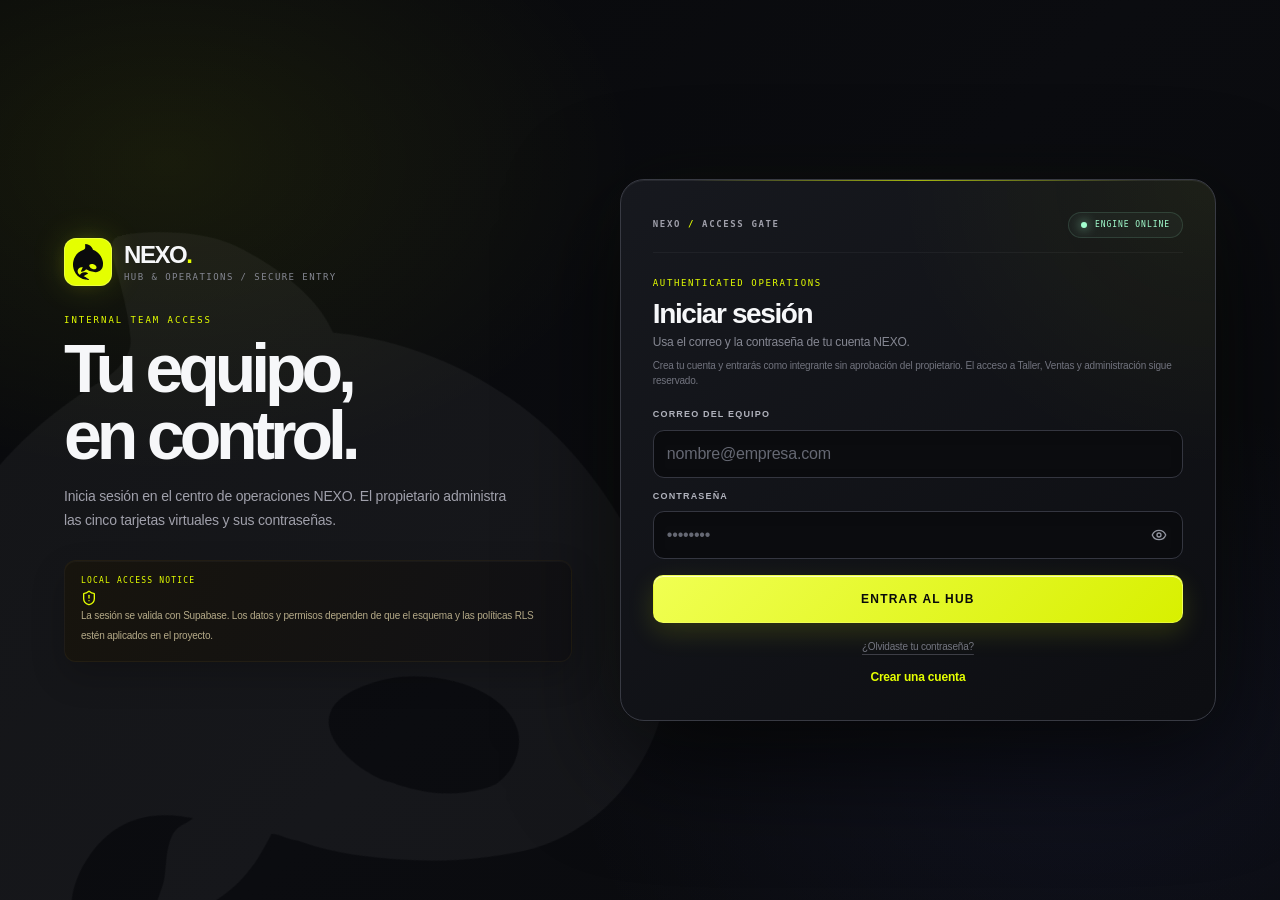
==== commit 1cc0c0f5: "Clarify automatic member access" ====
--- a/index.html
+++ b/index.html
@@ -172,8 +172,7 @@
               Usa el correo y la contraseña de tu cuenta NEXO.
             </p>
             <p class="mt-2 text-[10px] text-[#71737e]">
-              El propietario autoriza el acceso al equipo. Si aún no tienes
-              cuenta, créala aquí abajo.
+              Crea tu cuenta y entrarás como integrante sin aprobación del propietario. El acceso a Taller, Ventas y administración sigue reservado.
             </p>
             <label class="mt-5 block">
               <span class="label">Correo del equipo</span>
